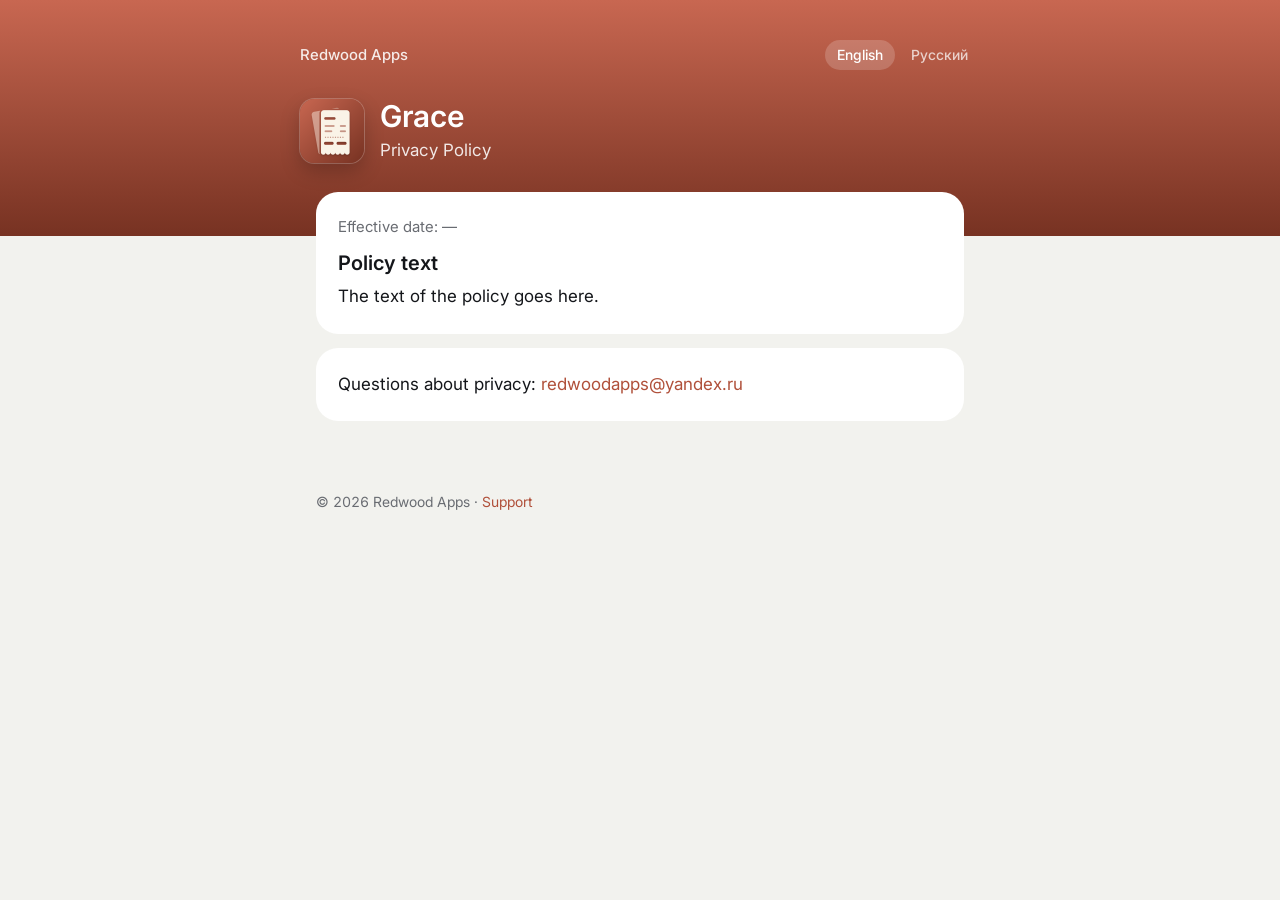
==== grace/privacy/index.html @ f8e1ca97 "feat: add the Redwood Apps site with Grace support and a privacy policy placeholder" ====
<!doctype html>
<html lang="en" data-show="en" data-title-en="Grace — Privacy Policy" data-title-ru="Grace — Политика конфиденциальности">
<head>
<meta charset="utf-8">
<meta name="viewport" content="width=device-width, initial-scale=1, viewport-fit=cover">
<title>Grace — Privacy Policy</title>
<meta name="description" content="Privacy Policy of Grace, a personal expense tracker.">
<link rel="icon" href="../../assets/favicon.png">
<link rel="apple-touch-icon" href="../../assets/apple-touch-icon.png">
<link rel="stylesheet" href="../../assets/style.css">
<script src="../../assets/lang.js"></script>
</head>
<body>
<header class="hero">
  <div class="hero-inner">
    <div class="hero-top">
      <a class="brand" href="../../">Redwood Apps</a>
      <nav class="langs" aria-label="Language"><button data-set="en">English</button><button data-set="ru">Русский</button></nav>
    </div>
    <div class="app-head">
      <img class="icon" src="../../assets/grace-icon.png" alt="" width="64" height="64">
      <div>
        <h1>Grace</h1>
        <p class="sub"><span data-lang="en">Privacy Policy</span><span data-lang="ru">Политика конфиденциальности</span></p>
      </div>
    </div>
  </div>
</header>
<main class="content">
  <!-- Текст политики владелец передаст отдельно; на его место — разделы h2/h3 и абзацы в каждом языке. -->
  <section class="card">
    <div data-lang="en">
      <p class="muted">Effective date: —</p>
      <h2>Policy text</h2>
      <p>The text of the policy goes here.</p>
    </div>
    <div data-lang="ru">
      <p class="muted">Действует с: —</p>
      <h2>Текст политики</h2>
      <p>Здесь будет текст политики.</p>
    </div>
  </section>
  <section class="card">
    <div data-lang="en"><p>Questions about privacy: <a href="mailto:redwoodapps@yandex.ru?subject=Grace%20privacy">redwoodapps@yandex.ru</a></p></div>
    <div data-lang="ru"><p>Вопросы о конфиденциальности: <a href="mailto:redwoodapps@yandex.ru?subject=Grace%20privacy">redwoodapps@yandex.ru</a></p></div>
  </section>
</main>
<footer>© 2026 Redwood Apps · <a href="../support/"><span data-lang="en">Support</span><span data-lang="ru">Поддержка</span></a></footer>
</body>
</html>
---- assets/style.css ----
/* Цвета и шрифт — те же, что в приложении Grace (тема «Терракота»). */
@font-face { font-family: Inter; src: url(fonts/Inter_18pt-Regular.ttf) format("truetype"); font-weight: 400; font-display: swap; }
@font-face { font-family: Inter; src: url(fonts/Inter_18pt-Medium.ttf) format("truetype"); font-weight: 500; font-display: swap; }
@font-face { font-family: Inter; src: url(fonts/Inter_18pt-SemiBold.ttf) format("truetype"); font-weight: 600; font-display: swap; }

:root {
  --paper: #F2F2EE;
  --surface: #FFFFFF;
  --ink: #14161A;
  --ink-soft: #585D66;
  --muted: #696C72;
  --line: #E4E4DF;
  --accent: #B0503A;
  --on-hero: #FFFFFF;
  --hero: linear-gradient(180deg, #C86751, #773222);
  --tile: linear-gradient(180deg, #C86751, #773222);
  color-scheme: light dark;
}
@media (prefers-color-scheme: dark) {
  :root {
    --paper: #111316;
    --surface: #191C20;
    --ink: #F2F2EF;
    --ink-soft: #A8ADB5;
    --muted: #777E86;
    --line: #2B2F35;
    --accent: #C3614A;
    --on-hero: #F2F2EF;
    /* как в приложении: ночью шапка цвета бумаги, цветное пятно не слепит */
    --hero: #111316;
  }
}

* { box-sizing: border-box; }
html { -webkit-text-size-adjust: 100%; }
body {
  margin: 0;
  background: var(--paper);
  color: var(--ink);
  font: 400 17px/1.5 Inter, -apple-system, "Segoe UI", Roboto, sans-serif;
  font-feature-settings: "tnum";
}
a { color: var(--accent); text-decoration: none; }
a:hover { text-decoration: underline; }

.hero {
  background: var(--hero);
  color: var(--on-hero);
  padding: 40px 16px 72px;
}
.hero-inner, .content { max-width: 680px; margin: 0 auto; }
.hero-top { display: flex; justify-content: space-between; align-items: center; gap: 12px; margin-bottom: 28px; }
.brand { color: var(--on-hero); opacity: .88; font-weight: 500; font-size: 15px; }
.brand:hover { text-decoration: none; opacity: 1; }
.app-head { display: flex; align-items: center; gap: 16px; }
.icon { width: 64px; height: 64px; border-radius: 14.5px; flex: none; display: block; }
/* на переливе шапки плитка того же цвета сливалась: светлый кант и тень отделяют её */
.hero .icon { box-shadow: 0 0 0 1px rgba(255, 255, 255, .22), 0 8px 20px rgba(0, 0, 0, .22); }
.hero h1 { margin: 0; font-size: 30px; line-height: 1.2; font-weight: 600; letter-spacing: -0.01em; }
.hero .sub { margin: 4px 0 0; opacity: .88; font-size: 17px; }

.langs { display: flex; gap: 4px; flex-wrap: wrap; justify-content: flex-end; }
.langs button {
  font: 500 14px/1 Inter, sans-serif;
  color: var(--on-hero);
  background: transparent;
  border: 0;
  border-radius: 1000px;
  padding: 8px 12px;
  opacity: .72;
  cursor: pointer;
}
.langs button[aria-pressed="true"] { opacity: 1; background: rgba(255, 255, 255, .18); }

.content { padding: 0 16px 48px; margin-top: -44px; }
.card {
  background: var(--surface);
  border-radius: 22px;
  padding: 24px 22px;
  margin-bottom: 14px;
}
.card h2 { margin: 0 0 8px; font-size: 20px; line-height: 1.3; font-weight: 600; }
.card h3 { margin: 20px 0 6px; font-size: 17px; font-weight: 600; }
.card p { margin: 0 0 12px; color: var(--ink); }
.card p:last-child { margin-bottom: 0; }
.card ul { margin: 0 0 12px; padding-left: 20px; }
.card li { margin-bottom: 4px; }
.muted { color: var(--muted) !important; font-size: 15px; }

.app-row { display: flex; gap: 16px; align-items: center; color: var(--ink); }
.app-row:hover { text-decoration: none; }
.app-row .icon { width: 56px; height: 56px; border-radius: 12.7px; }
.app-row strong { display: block; font-size: 19px; font-weight: 600; }
.app-row span { color: var(--ink-soft); font-size: 15px; }
.links { display: flex; flex-wrap: wrap; gap: 8px; margin-top: 18px; }

.button {
  display: inline-flex; align-items: center; justify-content: center;
  min-height: 48px; padding: 0 22px;
  border-radius: 1000px;
  background: var(--accent); color: #FFFFFF;
  font-weight: 600; font-size: 16px;
}
.button:hover { text-decoration: none; filter: brightness(1.06); }
.button.quiet { background: transparent; color: var(--accent); box-shadow: inset 0 0 0 1.5px var(--line); }

.email { font-size: 20px; font-weight: 600; word-break: break-all; margin: 14px 0 0 !important; }

footer { max-width: 680px; margin: 0 auto; padding: 8px 16px 40px; color: var(--muted); font-size: 14px; }

/* Языки: страница несёт все переводы, виден один. Без скрипта — английский из разметки. */
[data-lang] { display: none; }
html[data-show="ru"] [data-lang="ru"],
html[data-show="en"] [data-lang="en"] { display: block; }
html[data-show="ru"] span[data-lang="ru"],
html[data-show="en"] span[data-lang="en"] { display: inline; }
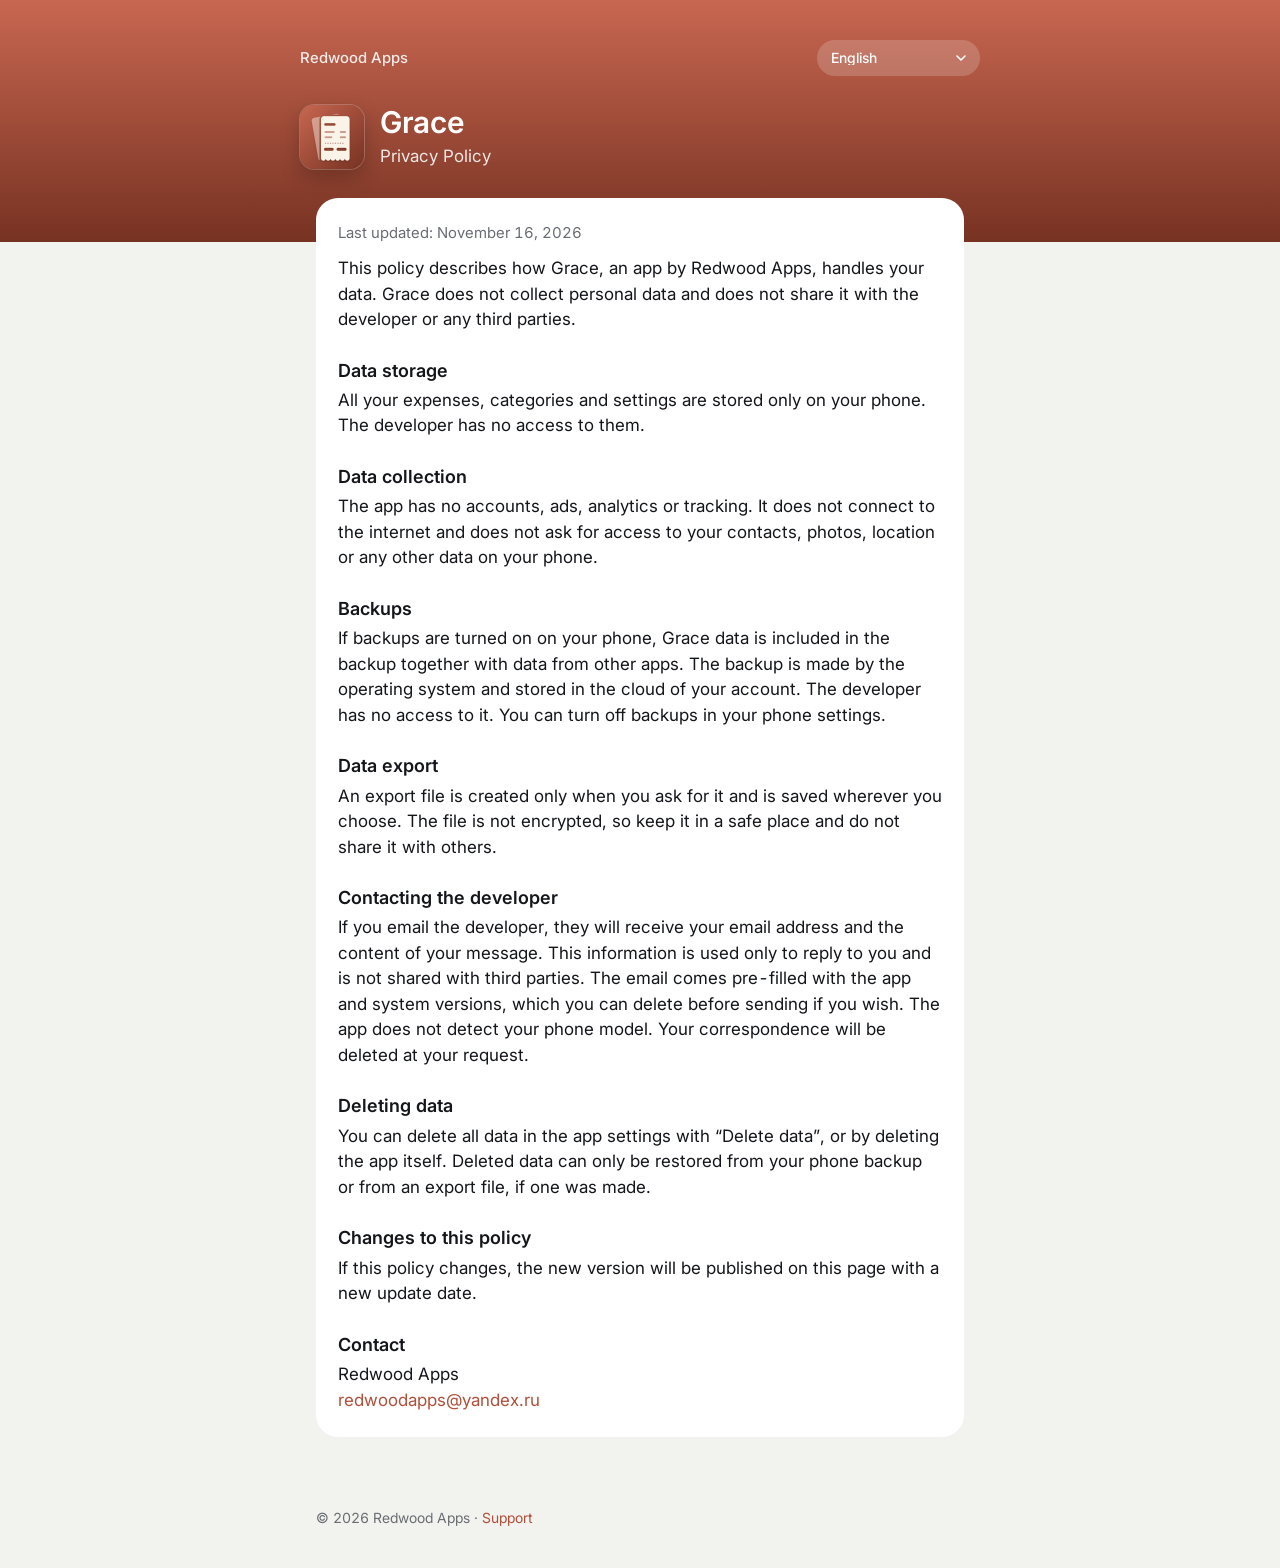
==== commit 11a34ae3: "feat: publish the Grace privacy policy in all 16 app languages with a language list" ====
--- a/grace/privacy/index.html
+++ b/grace/privacy/index.html
@@ -1,50 +1,354 @@
 <!doctype html>
-<html lang="en" data-show="en" data-title-en="Grace — Privacy Policy" data-title-ru="Grace — Политика конфиденциальности">
+<html lang="en">
 <head>
 <meta charset="utf-8">
 <meta name="viewport" content="width=device-width, initial-scale=1, viewport-fit=cover">
 <title>Grace — Privacy Policy</title>
-<meta name="description" content="Privacy Policy of Grace, a personal expense tracker.">
+<meta name="description" content="Privacy Policy of Grace, a personal expense tracker by Redwood Apps.">
 <link rel="icon" href="../../assets/favicon.png">
 <link rel="apple-touch-icon" href="../../assets/apple-touch-icon.png">
 <link rel="stylesheet" href="../../assets/style.css">
 <script src="../../assets/lang.js"></script>
 </head>
 <body>
+<!-- Страница собирается из Grace-store/texts/privacy (policy.py, build.py); правки текста — там. -->
 <header class="hero">
   <div class="hero-inner">
     <div class="hero-top">
-      <a class="brand" href="../../">Redwood Apps</a>
-      <nav class="langs" aria-label="Language"><button data-set="en">English</button><button data-set="ru">Русский</button></nav>
+      <span class="brand">Redwood Apps</span>
+      <label class="lang-select"><span class="visually-hidden">Language</span><select id="lang"><option value="en" lang="en">English</option><option value="id" lang="id">Bahasa Indonesia</option><option value="de" lang="de">Deutsch</option><option value="es" lang="es">Español</option><option value="fr" lang="fr">Français</option><option value="it" lang="it">Italiano</option><option value="pl" lang="pl">Polski</option><option value="pt" lang="pt">Português</option><option value="vi" lang="vi">Tiếng Việt</option><option value="tr" lang="tr">Türkçe</option><option value="ru" lang="ru">Русский</option><option value="uk" lang="uk">Українська</option><option value="hi" lang="hi">हिन्दी</option><option value="th" lang="th">ไทย</option><option value="ja" lang="ja">日本語</option><option value="ko" lang="ko">한국어</option></select></label>
     </div>
     <div class="app-head">
       <img class="icon" src="../../assets/grace-icon.png" alt="" width="64" height="64">
       <div>
         <h1>Grace</h1>
-        <p class="sub"><span data-lang="en">Privacy Policy</span><span data-lang="ru">Политика конфиденциальности</span></p>
+        <p class="sub"><span data-lang="en" lang="en">Privacy Policy</span><span data-lang="id" lang="id" hidden>Kebijakan Privasi</span><span data-lang="de" lang="de" hidden>Datenschutzerklärung</span><span data-lang="es" lang="es" hidden>Política de privacidad</span><span data-lang="fr" lang="fr" hidden>Politique de confidentialité</span><span data-lang="it" lang="it" hidden>Informativa sulla privacy</span><span data-lang="pl" lang="pl" hidden>Polityka prywatności</span><span data-lang="pt" lang="pt" hidden>Política de privacidade</span><span data-lang="vi" lang="vi" hidden>Chính sách quyền riêng tư</span><span data-lang="tr" lang="tr" hidden>Gizlilik Politikası</span><span data-lang="ru" lang="ru" hidden>Политика конфиденциальности</span><span data-lang="uk" lang="uk" hidden>Політика конфіденційності</span><span data-lang="hi" lang="hi" hidden>गोपनीयता नीति</span><span data-lang="th" lang="th" hidden>นโยบายความเป็นส่วนตัว</span><span data-lang="ja" lang="ja" hidden>プライバシーポリシー</span><span data-lang="ko" lang="ko" hidden>개인정보 처리방침</span></p>
       </div>
     </div>
   </div>
 </header>
 <main class="content">
-  <!-- Текст политики владелец передаст отдельно; на его место — разделы h2/h3 и абзацы в каждом языке. -->
-  <section class="card">
-    <div data-lang="en">
-      <p class="muted">Effective date: —</p>
-      <h2>Policy text</h2>
-      <p>The text of the policy goes here.</p>
-    </div>
-    <div data-lang="ru">
-      <p class="muted">Действует с: —</p>
-      <h2>Текст политики</h2>
-      <p>Здесь будет текст политики.</p>
-    </div>
-  </section>
-  <section class="card">
-    <div data-lang="en"><p>Questions about privacy: <a href="mailto:redwoodapps@yandex.ru?subject=Grace%20privacy">redwoodapps@yandex.ru</a></p></div>
-    <div data-lang="ru"><p>Вопросы о конфиденциальности: <a href="mailto:redwoodapps@yandex.ru?subject=Grace%20privacy">redwoodapps@yandex.ru</a></p></div>
-  </section>
+<article class="card policy" data-lang="en" lang="en">
+<p class="muted">Last updated: November 16, 2026</p>
+<p>This policy describes how Grace, an app by Redwood Apps, handles your data. Grace does not collect personal data and does not share it with the developer or any third parties.</p>
+<h2>Data storage</h2>
+<p>All your expenses, categories and settings are stored only on your phone. The developer has no access to them.</p>
+<h2>Data collection</h2>
+<p>The app has no accounts, ads, analytics or tracking. It does not connect to the internet and does not ask for access to your contacts, photos, location or any other data on your phone.</p>
+<h2>Backups</h2>
+<p>If backups are turned on on your phone, Grace data is included in the backup together with data from other apps. The backup is made by the operating system and stored in the cloud of your account. The developer has no access to it. You can turn off backups in your phone settings.</p>
+<h2>Data export</h2>
+<p>An export file is created only when you ask for it and is saved wherever you choose. The file is not encrypted, so keep it in a safe place and do not share it with others.</p>
+<h2>Contacting the developer</h2>
+<p>If you email the developer, they will receive your email address and the content of your message. This information is used only to reply to you and is not shared with third parties. The email comes pre-filled with the app and system versions, which you can delete before sending if you wish. The app does not detect your phone model. Your correspondence will be deleted at your request.</p>
+<h2>Deleting data</h2>
+<p>You can delete all data in the app settings with “Delete data”, or by deleting the app itself. Deleted data can only be restored from your phone backup or from an export file, if one was made.</p>
+<h2>Changes to this policy</h2>
+<p>If this policy changes, the new version will be published on this page with a new update date.</p>
+<h2>Contact</h2>
+<p>Redwood Apps<br><a href="mailto:redwoodapps@yandex.ru?subject=Grace">redwoodapps@yandex.ru</a></p>
+</article>
+<article class="card policy" data-lang="id" lang="id" hidden>
+<p class="muted">Terakhir diperbarui: 16 November 2026</p>
+<p>Kebijakan ini menjelaskan cara aplikasi Grace dari Redwood Apps memperlakukan data Anda. Grace tidak mengumpulkan data pribadi dan tidak membagikannya kepada pengembang maupun pihak ketiga.</p>
+<h2>Penyimpanan data</h2>
+<p>Semua pengeluaran, kategori, dan pengaturan hanya disimpan di ponsel Anda. Pengembang tidak memiliki akses ke data tersebut.</p>
+<h2>Pengumpulan data</h2>
+<p>Aplikasi ini tidak memiliki akun, iklan, analitik, maupun pelacakan. Aplikasi tidak terhubung ke internet dan tidak meminta akses ke kontak, foto, lokasi, atau data lain di ponsel Anda.</p>
+<h2>Pencadangan</h2>
+<p>Jika pencadangan aktif di ponsel Anda, data Grace ikut masuk ke cadangan bersama data aplikasi lain. Cadangan dibuat oleh sistem operasi dan disimpan di cloud akun Anda. Pengembang tidak memiliki akses ke cadangan tersebut. Anda dapat menonaktifkan pencadangan di pengaturan ponsel.</p>
+<h2>Ekspor data</h2>
+<p>File ekspor hanya dibuat atas permintaan Anda dan disimpan di tempat yang Anda pilih. File ini tidak dienkripsi, jadi simpan di tempat yang aman dan jangan berikan kepada orang lain.</p>
+<h2>Menghubungi pengembang</h2>
+<p>Jika Anda mengirim email kepada pengembang, pengembang akan menerima alamat email dan isi pesan Anda. Data ini hanya digunakan untuk membalas dan tidak dibagikan kepada pihak ketiga. Email sudah berisi versi aplikasi dan sistem, yang dapat Anda hapus sebelum dikirim jika mau. Aplikasi tidak mendeteksi model ponsel Anda. Atas permintaan Anda, korespondensi akan dihapus.</p>
+<h2>Penghapusan data</h2>
+<p>Anda dapat menghapus semua data di pengaturan aplikasi melalui opsi “Hapus data” atau dengan menghapus aplikasinya. Data yang dihapus hanya dapat dipulihkan dari cadangan ponsel atau dari file ekspor, jika pernah dibuat.</p>
+<h2>Perubahan kebijakan</h2>
+<p>Jika kebijakan ini berubah, versi baru akan diterbitkan di halaman ini dengan tanggal pembaruan yang baru.</p>
+<h2>Kontak</h2>
+<p>Redwood Apps<br><a href="mailto:redwoodapps@yandex.ru?subject=Grace">redwoodapps@yandex.ru</a></p>
+</article>
+<article class="card policy" data-lang="de" lang="de" hidden>
+<p class="muted">Zuletzt aktualisiert: 16. November 2026</p>
+<p>Diese Datenschutzerklärung beschreibt, wie die App Grace von Redwood Apps mit Ihren Daten umgeht. Grace erhebt keine personenbezogenen Daten und gibt sie weder an den Entwickler noch an Dritte weiter.</p>
+<h2>Speicherung der Daten</h2>
+<p>Alle Ausgaben, Kategorien und Einstellungen werden ausschließlich auf Ihrem Smartphone gespeichert. Der Entwickler hat keinen Zugriff darauf.</p>
+<h2>Erhebung von Daten</h2>
+<p>Die App hat keine Konten, keine Werbung, keine Analyse und kein Tracking. Sie stellt keine Verbindung zum Internet her und fragt nicht nach Zugriff auf Ihre Kontakte, Fotos, Ihren Standort oder andere Daten auf dem Smartphone.</p>
+<h2>Datensicherung</h2>
+<p>Ist auf Ihrem Smartphone die Datensicherung aktiviert, werden die Daten von Grace zusammen mit den Daten anderer Apps gesichert. Die Sicherung erstellt das Betriebssystem, gespeichert wird sie in der Cloud Ihres Kontos. Der Entwickler hat keinen Zugriff darauf. Sie können die Datensicherung in den Einstellungen Ihres Smartphones deaktivieren.</p>
+<h2>Datenexport</h2>
+<p>Eine Exportdatei wird nur auf Ihren Wunsch erstellt und dort gespeichert, wo Sie es festlegen. Die Datei ist nicht verschlüsselt. Bewahren Sie sie daher sicher auf und geben Sie sie nicht an andere weiter.</p>
+<h2>Kontakt zum Entwickler</h2>
+<p>Wenn Sie dem Entwickler eine E-Mail schreiben, erhält er Ihre E-Mail-Adresse und den Inhalt Ihrer Nachricht. Diese Daten werden ausschließlich zur Beantwortung verwendet und nicht an Dritte weitergegeben. Die E-Mail enthält bereits die Versionen der App und des Betriebssystems, die Sie vor dem Senden löschen können, wenn Sie möchten. Das Modell Ihres Smartphones erkennt die App nicht. Auf Ihren Wunsch wird die Korrespondenz gelöscht.</p>
+<h2>Löschen der Daten</h2>
+<p>Sie können alle Daten in den Einstellungen der App über „Daten löschen“ oder zusammen mit der App selbst löschen. Gelöschte Daten lassen sich nur aus der Datensicherung des Smartphones oder aus einer Exportdatei wiederherstellen, sofern diese erstellt wurden.</p>
+<h2>Änderungen dieser Erklärung</h2>
+<p>Ändert sich diese Datenschutzerklärung, wird die neue Fassung auf dieser Seite mit neuem Aktualisierungsdatum veröffentlicht.</p>
+<h2>Kontakt</h2>
+<p>Redwood Apps<br><a href="mailto:redwoodapps@yandex.ru?subject=Grace">redwoodapps@yandex.ru</a></p>
+</article>
+<article class="card policy" data-lang="es" lang="es" hidden>
+<p class="muted">Última actualización: 16 de noviembre de 2026</p>
+<p>Esta política describe cómo Grace, una app de Redwood Apps, trata tus datos. Grace no recopila datos personales ni los comparte con el desarrollador ni con terceros.</p>
+<h2>Almacenamiento de datos</h2>
+<p>Todos los gastos, categorías y ajustes se guardan solo en tu teléfono. El desarrollador no tiene acceso a ellos.</p>
+<h2>Recopilación de datos</h2>
+<p>La app no tiene cuentas, publicidad, analítica ni rastreo. No se conecta a internet ni pide acceso a tus contactos, fotos, ubicación u otros datos del teléfono.</p>
+<h2>Copias de seguridad</h2>
+<p>Si tienes activadas las copias de seguridad en tu teléfono, los datos de Grace se incluyen en la copia junto con los de otras apps. La copia la hace el sistema operativo y se guarda en la nube de tu cuenta. El desarrollador no tiene acceso a ella. Puedes desactivar las copias de seguridad en los ajustes del teléfono.</p>
+<h2>Exportación de datos</h2>
+<p>El archivo de exportación se crea solo cuando lo pides y se guarda donde tú elijas. El archivo no está cifrado, así que guárdalo en un lugar seguro y no lo compartas con otras personas.</p>
+<h2>Contacto con el desarrollador</h2>
+<p>Si le escribes al desarrollador por correo electrónico, recibirá tu dirección y el contenido del mensaje. Estos datos se usan solo para responderte y no se comparten con terceros. El correo ya incluye las versiones de la app y del sistema, que puedes borrar antes de enviarlo si lo prefieres. La app no detecta el modelo de tu teléfono. Si lo pides, la correspondencia se eliminará.</p>
+<h2>Eliminación de datos</h2>
+<p>Puedes eliminar todos los datos en los ajustes de la app con la opción “Eliminar datos” o borrando la app. Los datos eliminados solo se pueden recuperar desde la copia de seguridad del teléfono o desde un archivo de exportación, si se crearon.</p>
+<h2>Cambios en esta política</h2>
+<p>Si esta política cambia, la nueva versión se publicará en esta página con una nueva fecha de actualización.</p>
+<h2>Contacto</h2>
+<p>Redwood Apps<br><a href="mailto:redwoodapps@yandex.ru?subject=Grace">redwoodapps@yandex.ru</a></p>
+</article>
+<article class="card policy" data-lang="fr" lang="fr" hidden>
+<p class="muted">Dernière mise à jour : 16 novembre 2026</p>
+<p>Cette politique décrit la manière dont Grace, une application de Redwood Apps, traite vos données. Grace ne collecte aucune donnée personnelle et n’en transmet ni au développeur ni à des tiers.</p>
+<h2>Stockage des données</h2>
+<p>Toutes les dépenses, catégories et réglages sont stockés uniquement sur votre téléphone. Le développeur n’y a pas accès.</p>
+<h2>Collecte de données</h2>
+<p>L’application ne comporte ni compte, ni publicité, ni outil d’analyse, ni pistage. Elle ne se connecte pas à Internet et ne demande pas l’accès à vos contacts, à vos photos, à votre position ni à d’autres données du téléphone.</p>
+<h2>Sauvegarde</h2>
+<p>Si la sauvegarde est activée sur votre téléphone, les données de Grace y sont incluses avec celles des autres applications. La sauvegarde est réalisée par le système d’exploitation et stockée dans le cloud de votre compte. Le développeur n’y a pas accès. Vous pouvez désactiver la sauvegarde dans les réglages du téléphone.</p>
+<h2>Exportation des données</h2>
+<p>Le fichier d’exportation n’est créé qu’à votre demande et enregistré à l’endroit de votre choix. Ce fichier n’est pas chiffré : conservez-le en lieu sûr et ne le communiquez pas à des tiers.</p>
+<h2>Contacter le développeur</h2>
+<p>Si vous écrivez au développeur par e-mail, il recevra votre adresse et le contenu de votre message. Ces données servent uniquement à vous répondre et ne sont pas transmises à des tiers. L’e-mail contient d’emblée les versions de l’application et du système, que vous pouvez supprimer avant l’envoi si vous le souhaitez. L’application ne détecte pas le modèle de votre téléphone. Sur simple demande, la correspondance sera supprimée.</p>
+<h2>Suppression des données</h2>
+<p>Vous pouvez supprimer toutes les données dans les réglages de l’application, via « Supprimer les données », ou en supprimant l’application elle-même. Les données supprimées ne peuvent être restaurées qu’à partir de la sauvegarde du téléphone ou d’un fichier d’exportation, s’ils ont été créés.</p>
+<h2>Modifications de cette politique</h2>
+<p>En cas de modification, la nouvelle version sera publiée sur cette page avec une nouvelle date de mise à jour.</p>
+<h2>Contact</h2>
+<p>Redwood Apps<br><a href="mailto:redwoodapps@yandex.ru?subject=Grace">redwoodapps@yandex.ru</a></p>
+</article>
+<article class="card policy" data-lang="it" lang="it" hidden>
+<p class="muted">Ultimo aggiornamento: 16 novembre 2026</p>
+<p>Questa informativa descrive come Grace, un’app di Redwood Apps, tratta i tuoi dati. Grace non raccoglie dati personali e non li condivide né con lo sviluppatore né con terzi.</p>
+<h2>Conservazione dei dati</h2>
+<p>Tutte le spese, le categorie e le impostazioni sono salvate solo sul tuo telefono. Lo sviluppatore non vi ha accesso.</p>
+<h2>Raccolta dei dati</h2>
+<p>L’app non prevede account, pubblicità, strumenti di analisi né tracciamento. Non si connette a internet e non chiede l’accesso a contatti, foto, posizione o altri dati del telefono.</p>
+<h2>Backup</h2>
+<p>Se sul telefono è attivo il backup, i dati di Grace vengono inclusi nella copia insieme a quelli delle altre app. La copia viene creata dal sistema operativo e conservata nel cloud del tuo account. Lo sviluppatore non vi ha accesso. Puoi disattivare il backup nelle impostazioni del telefono.</p>
+<h2>Esportazione dei dati</h2>
+<p>Il file di esportazione viene creato solo su tua richiesta e salvato dove scegli tu. Il file non è cifrato: conservalo in un luogo sicuro e non condividerlo con altri.</p>
+<h2>Contattare lo sviluppatore</h2>
+<p>Se scrivi allo sviluppatore via e-mail, riceverà il tuo indirizzo e il contenuto del messaggio. Questi dati vengono usati solo per risponderti e non vengono condivisi con terzi. L’e-mail contiene già le versioni dell’app e del sistema, che puoi eliminare prima dell’invio, se preferisci. L’app non rileva il modello del telefono. Su tua richiesta, la corrispondenza verrà cancellata.</p>
+<h2>Eliminazione dei dati</h2>
+<p>Puoi eliminare tutti i dati nelle impostazioni dell’app con la voce «Elimina dati» oppure disinstallando l’app. I dati eliminati possono essere recuperati solo dal backup del telefono o da un file di esportazione, se sono stati creati.</p>
+<h2>Modifiche all’informativa</h2>
+<p>Se l’informativa cambia, la nuova versione sarà pubblicata su questa pagina con una nuova data di aggiornamento.</p>
+<h2>Contatti</h2>
+<p>Redwood Apps<br><a href="mailto:redwoodapps@yandex.ru?subject=Grace">redwoodapps@yandex.ru</a></p>
+</article>
+<article class="card policy" data-lang="pl" lang="pl" hidden>
+<p class="muted">Ostatnia aktualizacja: 16 listopada 2026 r.</p>
+<p>Niniejsza polityka opisuje, jak aplikacja Grace od Redwood Apps postępuje z Twoimi danymi. Grace nie zbiera danych osobowych i nie przekazuje ich ani twórcy, ani podmiotom trzecim.</p>
+<h2>Przechowywanie danych</h2>
+<p>Wszystkie wydatki, kategorie i ustawienia są przechowywane wyłącznie w Twoim telefonie. Twórca nie ma do nich dostępu.</p>
+<h2>Zbieranie danych</h2>
+<p>W aplikacji nie ma kont, reklam, analityki ani śledzenia. Aplikacja nie łączy się z internetem i nie prosi o dostęp do kontaktów, zdjęć, lokalizacji ani innych danych w telefonie.</p>
+<h2>Kopie zapasowe</h2>
+<p>Jeśli w telefonie włączone są kopie zapasowe, dane Grace trafiają do kopii razem z danymi innych aplikacji. Kopię tworzy system operacyjny i przechowuje ją w chmurze Twojego konta. Twórca nie ma do niej dostępu. Kopie zapasowe możesz wyłączyć w ustawieniach telefonu.</p>
+<h2>Eksport danych</h2>
+<p>Plik eksportu powstaje tylko na Twoje żądanie i jest zapisywany w wybranym przez Ciebie miejscu. Plik nie jest zaszyfrowany, dlatego przechowuj go w bezpiecznym miejscu i nie udostępniaj go innym osobom.</p>
+<h2>Kontakt z twórcą</h2>
+<p>Jeśli napiszesz do twórcy e-mail, otrzyma on Twój adres i treść wiadomości. Dane te są wykorzystywane wyłącznie w celu udzielenia odpowiedzi i nie są przekazywane podmiotom trzecim. Wiadomość zawiera już wersje aplikacji i systemu — jeśli chcesz, możesz je usunąć przed wysłaniem. Aplikacja nie odczytuje modelu telefonu. Na Twoją prośbę korespondencja zostanie usunięta.</p>
+<h2>Usuwanie danych</h2>
+<p>Wszystkie dane możesz usunąć w ustawieniach aplikacji za pomocą opcji „Usuń dane” albo razem z samą aplikacją. Usunięte dane można odzyskać tylko z kopii zapasowej telefonu lub z pliku eksportu, jeśli zostały utworzone.</p>
+<h2>Zmiany polityki</h2>
+<p>Jeśli polityka się zmieni, nowa wersja zostanie opublikowana na tej stronie z nową datą aktualizacji.</p>
+<h2>Kontakt</h2>
+<p>Redwood Apps<br><a href="mailto:redwoodapps@yandex.ru?subject=Grace">redwoodapps@yandex.ru</a></p>
+</article>
+<article class="card policy" data-lang="pt" lang="pt" hidden>
+<p class="muted">Última atualização: 16 de novembro de 2026</p>
+<p>Esta política descreve como o Grace, um app da Redwood Apps, trata os seus dados. O Grace não coleta dados pessoais nem os compartilha com o desenvolvedor ou com terceiros.</p>
+<h2>Armazenamento de dados</h2>
+<p>Todas as despesas, categorias e ajustes ficam guardados apenas no seu celular. O desenvolvedor não tem acesso a eles.</p>
+<h2>Coleta de dados</h2>
+<p>O app não tem contas, anúncios, análises nem rastreamento. Ele não se conecta à internet e não pede acesso aos seus contatos, fotos, localização ou outros dados do celular.</p>
+<h2>Backup</h2>
+<p>Se o backup estiver ativado no seu celular, os dados do Grace entram na cópia junto com os dados de outros apps. A cópia é feita pelo sistema operacional e fica guardada na nuvem da sua conta. O desenvolvedor não tem acesso a ela. Você pode desativar o backup nas configurações do celular.</p>
+<h2>Exportação de dados</h2>
+<p>O arquivo de exportação só é criado quando você pede e é salvo onde você escolher. O arquivo não é criptografado, por isso guarde-o em um lugar seguro e não o compartilhe com outras pessoas.</p>
+<h2>Contato com o desenvolvedor</h2>
+<p>Se você escrever ao desenvolvedor por e-mail, ele receberá o seu endereço e o conteúdo da mensagem. Esses dados são usados apenas para responder e não são compartilhados com terceiros. O e-mail já vem com as versões do app e do sistema, que você pode apagar antes de enviar, se quiser. O app não identifica o modelo do celular. A seu pedido, a conversa será excluída.</p>
+<h2>Exclusão de dados</h2>
+<p>Você pode excluir todos os dados nos ajustes do app, pela opção “Excluir dados”, ou apagando o próprio app. Os dados excluídos só podem ser recuperados pelo backup do celular ou por um arquivo de exportação, se tiverem sido criados.</p>
+<h2>Alterações nesta política</h2>
+<p>Se esta política mudar, a nova versão será publicada nesta página com uma nova data de atualização.</p>
+<h2>Contato</h2>
+<p>Redwood Apps<br><a href="mailto:redwoodapps@yandex.ru?subject=Grace">redwoodapps@yandex.ru</a></p>
+</article>
+<article class="card policy" data-lang="vi" lang="vi" hidden>
+<p class="muted">Cập nhật lần cuối: ngày 16 tháng 11 năm 2026</p>
+<p>Chính sách này mô tả cách ứng dụng Grace của Redwood Apps xử lý dữ liệu của bạn. Grace không thu thập dữ liệu cá nhân và không chia sẻ dữ liệu với nhà phát triển hay bất kỳ bên thứ ba nào.</p>
+<h2>Lưu trữ dữ liệu</h2>
+<p>Mọi khoản chi tiêu, danh mục và cài đặt chỉ được lưu trên điện thoại của bạn. Nhà phát triển không có quyền truy cập vào chúng.</p>
+<h2>Thu thập dữ liệu</h2>
+<p>Ứng dụng không có tài khoản, quảng cáo, phân tích hay theo dõi. Ứng dụng không kết nối Internet và không yêu cầu quyền truy cập danh bạ, ảnh, vị trí hay dữ liệu khác trên điện thoại.</p>
+<h2>Sao lưu</h2>
+<p>Nếu điện thoại của bạn bật sao lưu, dữ liệu Grace sẽ được đưa vào bản sao lưu cùng dữ liệu của các ứng dụng khác. Bản sao lưu do hệ điều hành tạo và lưu trên đám mây của tài khoản bạn. Nhà phát triển không có quyền truy cập vào bản sao lưu này. Bạn có thể tắt sao lưu trong phần cài đặt của điện thoại.</p>
+<h2>Xuất dữ liệu</h2>
+<p>Tệp xuất chỉ được tạo khi bạn yêu cầu và được lưu ở nơi bạn chọn. Tệp không được mã hóa, vì vậy hãy cất giữ ở nơi an toàn và không chia sẻ với người khác.</p>
+<h2>Liên hệ nhà phát triển</h2>
+<p>Nếu bạn gửi email cho nhà phát triển, nhà phát triển sẽ nhận được địa chỉ email và nội dung thư của bạn. Thông tin này chỉ được dùng để trả lời và không được chia sẻ với bên thứ ba. Thư đã có sẵn phiên bản ứng dụng và hệ thống, bạn có thể xóa trước khi gửi nếu muốn. Ứng dụng không xác định kiểu máy điện thoại. Theo yêu cầu của bạn, thư từ trao đổi sẽ được xóa.</p>
+<h2>Xóa dữ liệu</h2>
+<p>Bạn có thể xóa toàn bộ dữ liệu trong cài đặt của ứng dụng bằng mục “Xóa dữ liệu” hoặc gỡ cài đặt ứng dụng. Dữ liệu đã xóa chỉ có thể khôi phục từ bản sao lưu của điện thoại hoặc từ tệp xuất, nếu đã được tạo.</p>
+<h2>Thay đổi chính sách</h2>
+<p>Nếu chính sách này thay đổi, phiên bản mới sẽ được đăng trên trang này kèm ngày cập nhật mới.</p>
+<h2>Liên hệ</h2>
+<p>Redwood Apps<br><a href="mailto:redwoodapps@yandex.ru?subject=Grace">redwoodapps@yandex.ru</a></p>
+</article>
+<article class="card policy" data-lang="tr" lang="tr" hidden>
+<p class="muted">Son güncelleme: 16 Kasım 2026</p>
+<p>Bu politika, Redwood Apps tarafından geliştirilen Grace uygulamasının verilerinizi nasıl ele aldığını açıklar. Grace kişisel veri toplamaz ve verilerinizi ne geliştiriciyle ne de üçüncü kişilerle paylaşır.</p>
+<h2>Verilerin saklanması</h2>
+<p>Tüm harcamalar, kategoriler ve ayarlar yalnızca telefonunuzda saklanır. Geliştiricinin bunlara erişimi yoktur.</p>
+<h2>Veri toplama</h2>
+<p>Uygulamada hesap, reklam, analiz ve izleme yoktur. Uygulama internete bağlanmaz; kişilerinize, fotoğraflarınıza, konumunuza veya telefondaki diğer verilere erişim istemez.</p>
+<h2>Yedekleme</h2>
+<p>Telefonunuzda yedekleme açıksa Grace verileri, diğer uygulamaların verileriyle birlikte yedeğe dahil edilir. Yedeği işletim sistemi oluşturur ve hesabınıza ait bulutta saklar. Geliştiricinin bu yedeğe erişimi yoktur. Yedeklemeyi telefonunuzun ayarlarından kapatabilirsiniz.</p>
+<h2>Verileri dışa aktarma</h2>
+<p>Dışa aktarma dosyası yalnızca siz istediğinizde oluşturulur ve seçtiğiniz yere kaydedilir. Dosya şifrelenmez; bu nedenle güvenli bir yerde saklayın ve başkalarıyla paylaşmayın.</p>
+<h2>Geliştiriciyle iletişim</h2>
+<p>Geliştiriciye e-posta gönderirseniz geliştirici e-posta adresinizi ve mesajınızın içeriğini alır. Bu bilgiler yalnızca size yanıt vermek için kullanılır ve üçüncü kişilerle paylaşılmaz. E-postada uygulama ve sistem sürümleri hazır olarak yer alır; isterseniz göndermeden önce silebilirsiniz. Uygulama telefonunuzun modelini belirlemez. Talebiniz üzerine yazışmalar silinir.</p>
+<h2>Verileri silme</h2>
+<p>Tüm verileri uygulama ayarlarındaki “Verileri sil” seçeneğiyle ya da uygulamayı silerek kaldırabilirsiniz. Silinen veriler yalnızca, oluşturulmuşsa telefonun yedeğinden veya dışa aktarma dosyasından geri yüklenebilir.</p>
+<h2>Politikadaki değişiklikler</h2>
+<p>Bu politika değişirse yeni sürüm, yeni güncelleme tarihiyle bu sayfada yayımlanır.</p>
+<h2>İletişim</h2>
+<p>Redwood Apps<br><a href="mailto:redwoodapps@yandex.ru?subject=Grace">redwoodapps@yandex.ru</a></p>
+</article>
+<article class="card policy" data-lang="ru" lang="ru" hidden>
+<p class="muted">Последнее обновление: 16 ноября 2026 г.</p>
+<p>Эта политика описывает, как приложение Grace от разработчика Redwood Apps обращается с вашими данными. Grace не собирает персональные данные и не передаёт их ни разработчику, ни третьим лицам.</p>
+<h2>Хранение данных</h2>
+<p>Все записи, категории и настройки хранятся только на вашем телефоне. У разработчика нет к ним доступа.</p>
+<h2>Сбор данных</h2>
+<p>В приложении нет аккаунтов, рекламы, аналитики и слежки. Приложение не выходит в интернет и не просит доступа к контактам, фото, местоположению и другим данным телефона.</p>
+<h2>Резервное копирование</h2>
+<p>Если на телефоне включено резервное копирование, данные Grace попадают в копию вместе с данными других приложений. Копию делает операционная система и хранит её в облаке вашей учётной записи. Разработчик доступа к ней не имеет. Отключить копирование можно в настройках телефона.</p>
+<h2>Экспорт данных</h2>
+<p>Файл экспорта создаётся только по вашему запросу и сохраняется туда, куда вы укажете. Файл не зашифрован, поэтому храните его в надёжном месте и не передавайте посторонним.</p>
+<h2>Обращение к разработчику</h2>
+<p>Если вы напишете разработчику по электронной почте, он получит ваш адрес и содержание письма. Эти данные используются только для ответа и не передаются третьим лицам. Письмо заранее содержит версии приложения и системы, которые при желании можно удалить перед отправкой. Модель телефона приложение не определяет. По вашему запросу переписка будет удалена.</p>
+<h2>Удаление данных</h2>
+<p>При необходимости все данные можно удалить в настройках приложения через пункт «Удалить данные» или вместе с самим приложением. Удалённые данные можно восстановить только из резервной копии телефона или файла экспорта, если они были созданы.</p>
+<h2>Изменения политики</h2>
+<p>Если политика изменится, новая редакция будет опубликована на этой странице с новой датой обновления.</p>
+<h2>Контакты</h2>
+<p>Redwood Apps<br><a href="mailto:redwoodapps@yandex.ru?subject=Grace">redwoodapps@yandex.ru</a></p>
+</article>
+<article class="card policy" data-lang="uk" lang="uk" hidden>
+<p class="muted">Останнє оновлення: 16 листопада 2026 р.</p>
+<p>Ця політика описує, як застосунок Grace від розробника Redwood Apps поводиться з вашими даними. Grace не збирає персональних даних і не передає їх ні розробнику, ні третім особам.</p>
+<h2>Зберігання даних</h2>
+<p>Усі витрати, категорії та налаштування зберігаються лише на вашому телефоні. Розробник не має до них доступу.</p>
+<h2>Збирання даних</h2>
+<p>У застосунку немає облікових записів, реклами, аналітики та стеження. Застосунок не виходить в інтернет і не просить доступу до контактів, фото, геолокації та інших даних телефона.</p>
+<h2>Резервне копіювання</h2>
+<p>Якщо на телефоні ввімкнено резервне копіювання, дані Grace потрапляють до копії разом із даними інших застосунків. Копію створює операційна система і зберігає її в хмарі вашого облікового запису. Розробник не має до неї доступу. Вимкнути копіювання можна в налаштуваннях телефона.</p>
+<h2>Експорт даних</h2>
+<p>Файл експорту створюється лише на ваш запит і зберігається там, де ви вкажете. Файл не зашифровано, тому зберігайте його в надійному місці й не передавайте стороннім.</p>
+<h2>Звернення до розробника</h2>
+<p>Якщо ви напишете розробнику електронною поштою, він отримає вашу адресу й зміст листа. Ці дані використовуються лише для відповіді й не передаються третім особам. Лист заздалегідь містить версії застосунку та системи — за бажання їх можна видалити перед надсиланням. Модель телефона застосунок не визначає. На ваш запит листування буде видалено.</p>
+<h2>Видалення даних</h2>
+<p>Усі дані можна видалити в налаштуваннях застосунку через пункт «Видалити дані» або разом із самим застосунком. Видалені дані можна відновити лише з резервної копії телефона або з файлу експорту, якщо їх було створено.</p>
+<h2>Зміни політики</h2>
+<p>Якщо політика зміниться, нову редакцію буде опубліковано на цій сторінці з новою датою оновлення.</p>
+<h2>Контакти</h2>
+<p>Redwood Apps<br><a href="mailto:redwoodapps@yandex.ru?subject=Grace">redwoodapps@yandex.ru</a></p>
+</article>
+<article class="card policy" data-lang="hi" lang="hi" hidden>
+<p class="muted">अंतिम अपडेट: 16 नवंबर 2026</p>
+<p>यह नीति बताती है कि Redwood Apps का ऐप Grace आपके डेटा के साथ कैसे व्यवहार करता है। Grace कोई व्यक्तिगत डेटा एकत्र नहीं करता और उसे न डेवलपर के साथ साझा करता है, न किसी तीसरे पक्ष के साथ।</p>
+<h2>डेटा का भंडारण</h2>
+<p>सभी खर्च, श्रेणियाँ और सेटिंग केवल आपके फ़ोन में सेव रहती हैं। डेवलपर की इन तक कोई पहुँच नहीं है।</p>
+<h2>डेटा संग्रह</h2>
+<p>ऐप में न कोई अकाउंट है, न विज्ञापन, न एनालिटिक्स और न ही ट्रैकिंग। ऐप इंटरनेट से कनेक्ट नहीं होता और आपके कॉन्टैक्ट, फ़ोटो, लोकेशन या फ़ोन के किसी अन्य डेटा तक पहुँच की अनुमति नहीं माँगता।</p>
+<h2>बैकअप</h2>
+<p>अगर आपके फ़ोन में बैकअप चालू है, तो Grace का डेटा दूसरे ऐप्स के डेटा के साथ बैकअप में शामिल हो जाता है। बैकअप ऑपरेटिंग सिस्टम बनाता है और उसे आपके अकाउंट के क्लाउड में रखता है। डेवलपर की उस तक कोई पहुँच नहीं है। आप फ़ोन की सेटिंग में बैकअप बंद कर सकते हैं।</p>
+<h2>डेटा एक्सपोर्ट</h2>
+<p>एक्सपोर्ट फ़ाइल केवल आपके कहने पर बनती है और वहीं सेव होती है जहाँ आप चुनते हैं। यह फ़ाइल एन्क्रिप्ट नहीं होती, इसलिए इसे सुरक्षित जगह पर रखें और दूसरों के साथ साझा न करें।</p>
+<h2>डेवलपर से संपर्क</h2>
+<p>अगर आप डेवलपर को ईमेल भेजते हैं, तो डेवलपर को आपका ईमेल पता और संदेश की सामग्री मिलेगी। इस जानकारी का उपयोग केवल जवाब देने के लिए किया जाता है और इसे किसी तीसरे पक्ष के साथ साझा नहीं किया जाता। ईमेल में ऐप और सिस्टम के वर्शन पहले से लिखे होते हैं, जिन्हें आप चाहें तो भेजने से पहले हटा सकते हैं। ऐप आपके फ़ोन का मॉडल नहीं पहचानता। आपके अनुरोध पर पत्राचार हटा दिया जाएगा।</p>
+<h2>डेटा हटाना</h2>
+<p>आप ऐप की सेटिंग में “डेटा हटाएँ” विकल्प से या ऐप को ही हटाकर सारा डेटा मिटा सकते हैं। हटाया गया डेटा केवल फ़ोन के बैकअप या एक्सपोर्ट फ़ाइल से ही वापस लाया जा सकता है, अगर वे बनाए गए हों।</p>
+<h2>नीति में बदलाव</h2>
+<p>अगर यह नीति बदलती है, तो नया संस्करण नई अपडेट तारीख के साथ इसी पेज पर प्रकाशित किया जाएगा।</p>
+<h2>संपर्क</h2>
+<p>Redwood Apps<br><a href="mailto:redwoodapps@yandex.ru?subject=Grace">redwoodapps@yandex.ru</a></p>
+</article>
+<article class="card policy" data-lang="th" lang="th" hidden>
+<p class="muted">อัปเดตล่าสุด: 16 พฤศจิกายน 2569</p>
+<p>นโยบายนี้อธิบายวิธีที่แอป Grace ของ Redwood Apps จัดการข้อมูลของคุณ Grace ไม่เก็บรวบรวมข้อมูลส่วนบุคคล และไม่เปิดเผยข้อมูลให้แก่ผู้พัฒนาหรือบุคคลภายนอก</p>
+<h2>การจัดเก็บข้อมูล</h2>
+<p>รายจ่าย หมวดหมู่ และการตั้งค่าทั้งหมดจัดเก็บไว้ในโทรศัพท์ของคุณเท่านั้น ผู้พัฒนาไม่สามารถเข้าถึงข้อมูลเหล่านี้ได้</p>
+<h2>การเก็บรวบรวมข้อมูล</h2>
+<p>แอปนี้ไม่มีบัญชีผู้ใช้ โฆษณา การวิเคราะห์ หรือการติดตาม แอปไม่เชื่อมต่ออินเทอร์เน็ต และไม่ขอสิทธิ์เข้าถึงรายชื่อติดต่อ รูปภาพ ตำแหน่ง หรือข้อมูลอื่นในโทรศัพท์</p>
+<h2>การสำรองข้อมูล</h2>
+<p>หากเปิดการสำรองข้อมูลไว้ในโทรศัพท์ ข้อมูลของ Grace จะรวมอยู่ในข้อมูลสำรองพร้อมกับข้อมูลของแอปอื่น ระบบปฏิบัติการเป็นผู้สร้างข้อมูลสำรองและจัดเก็บไว้ในคลาวด์ของบัญชีคุณ ผู้พัฒนาไม่สามารถเข้าถึงข้อมูลสำรองนี้ได้ คุณปิดการสำรองข้อมูลได้ในการตั้งค่าของโทรศัพท์</p>
+<h2>การส่งออกข้อมูล</h2>
+<p>ไฟล์ส่งออกจะสร้างขึ้นเมื่อคุณสั่งเท่านั้น และบันทึกไว้ในตำแหน่งที่คุณเลือก ไฟล์นี้ไม่ได้เข้ารหัส จึงควรเก็บไว้ในที่ปลอดภัยและไม่ส่งต่อให้ผู้อื่น</p>
+<h2>การติดต่อผู้พัฒนา</h2>
+<p>หากคุณส่งอีเมลถึงผู้พัฒนา ผู้พัฒนาจะได้รับที่อยู่อีเมลและเนื้อหาข้อความของคุณ ข้อมูลนี้ใช้เพื่อตอบกลับเท่านั้นและจะไม่เปิดเผยให้บุคคลภายนอก อีเมลจะระบุเวอร์ชันของแอปและระบบไว้ล่วงหน้า ซึ่งคุณลบออกก่อนส่งได้หากต้องการ แอปไม่ได้ตรวจหารุ่นโทรศัพท์ของคุณ เมื่อคุณร้องขอ อีเมลที่ติดต่อกันจะถูกลบ</p>
+<h2>การลบข้อมูล</h2>
+<p>คุณลบข้อมูลทั้งหมดได้ในการตั้งค่าของแอปผ่านเมนู “ลบข้อมูล” หรือลบแอปออกจากเครื่อง ข้อมูลที่ลบแล้วจะกู้คืนได้จากข้อมูลสำรองของโทรศัพท์หรือไฟล์ส่งออกเท่านั้น หากมีการสร้างไว้</p>
+<h2>การเปลี่ยนแปลงนโยบาย</h2>
+<p>หากนโยบายนี้มีการเปลี่ยนแปลง ฉบับใหม่จะเผยแพร่ในหน้านี้พร้อมวันที่อัปเดตใหม่</p>
+<h2>ติดต่อ</h2>
+<p>Redwood Apps<br><a href="mailto:redwoodapps@yandex.ru?subject=Grace">redwoodapps@yandex.ru</a></p>
+</article>
+<article class="card policy" data-lang="ja" lang="ja" hidden>
+<p class="muted">最終更新日：2026年11月16日</p>
+<p>本ポリシーは、Redwood Appsが提供するアプリ「Grace」におけるデータの取り扱いについて説明するものです。Graceは個人情報を収集せず、開発者や第三者に提供することもありません。</p>
+<h2>データの保存</h2>
+<p>支出、カテゴリ、設定はすべてお使いのスマートフォン内にのみ保存されます。開発者がこれらにアクセスすることはできません。</p>
+<h2>データの収集</h2>
+<p>本アプリには、アカウント、広告、アクセス解析、トラッキングはありません。インターネットに接続することはなく、連絡先、写真、位置情報など端末内のその他のデータへのアクセスを求めることもありません。</p>
+<h2>バックアップ</h2>
+<p>スマートフォンでバックアップが有効になっている場合、Graceのデータは他のアプリのデータとともにバックアップに含まれます。バックアップはOSが作成し、お使いのアカウントのクラウドに保存されます。開発者はバックアップにアクセスできません。バックアップはスマートフォンの設定でオフにできます。</p>
+<h2>データの書き出し</h2>
+<p>書き出しファイルはご自身が操作したときにのみ作成され、指定した場所に保存されます。ファイルは暗号化されていないため、安全な場所に保管し、他人に渡さないでください。</p>
+<h2>開発者への連絡</h2>
+<p>開発者にメールを送信した場合、開発者はメールアドレスとメッセージの内容を受け取ります。これらの情報は返信のためにのみ使用し、第三者に提供することはありません。メールにはアプリとOSのバージョンがあらかじめ記載されており、必要に応じて送信前に削除できます。本アプリはスマートフォンの機種を取得しません。ご希望があれば、やり取りしたメールを削除します。</p>
+<h2>データの削除</h2>
+<p>アプリの設定にある「データを削除」から、またはアプリ自体を削除することで、すべてのデータを削除できます。削除したデータは、スマートフォンのバックアップまたは書き出しファイルを作成していた場合に限り、そこから復元できます。</p>
+<h2>本ポリシーの変更</h2>
+<p>本ポリシーを変更した場合は、新しい更新日とともに本ページに掲載します。</p>
+<h2>お問い合わせ</h2>
+<p>Redwood Apps<br><a href="mailto:redwoodapps@yandex.ru?subject=Grace">redwoodapps@yandex.ru</a></p>
+</article>
+<article class="card policy" data-lang="ko" lang="ko" hidden>
+<p class="muted">최종 업데이트: 2026년 11월 16일</p>
+<p>이 방침은 Redwood Apps가 개발한 Grace 앱이 이용자의 데이터를 어떻게 다루는지 설명합니다. Grace는 개인정보를 수집하지 않으며, 개발자나 제3자에게 제공하지도 않습니다.</p>
+<h2>데이터 저장</h2>
+<p>모든 지출, 카테고리, 설정은 이용자의 휴대폰에만 저장됩니다. 개발자는 이 데이터에 접근할 수 없습니다.</p>
+<h2>데이터 수집</h2>
+<p>앱에는 계정, 광고, 분석, 추적 기능이 없습니다. 앱은 인터넷에 연결하지 않으며 연락처, 사진, 위치 등 휴대폰의 다른 데이터에 대한 접근 권한을 요청하지 않습니다.</p>
+<h2>백업</h2>
+<p>휴대폰에서 백업이 켜져 있으면 Grace 데이터는 다른 앱의 데이터와 함께 백업에 포함됩니다. 백업은 운영체제가 만들어 이용자 계정의 클라우드에 보관합니다. 개발자는 백업에 접근할 수 없습니다. 백업은 휴대폰 설정에서 끌 수 있습니다.</p>
+<h2>데이터 내보내기</h2>
+<p>내보내기 파일은 이용자가 요청할 때만 만들어지며 이용자가 지정한 위치에 저장됩니다. 파일은 암호화되지 않으므로 안전한 곳에 보관하고 다른 사람에게 전달하지 마세요.</p>
+<h2>개발자에게 문의</h2>
+<p>개발자에게 이메일을 보내면 개발자는 이메일 주소와 메시지 내용을 받게 됩니다. 이 정보는 답변을 위해서만 사용되며 제3자에게 제공되지 않습니다. 이메일에는 앱과 시스템 버전이 미리 적혀 있으며, 원하면 보내기 전에 지울 수 있습니다. 앱은 휴대폰 모델을 확인하지 않습니다. 요청하시면 주고받은 메일을 삭제합니다.</p>
+<h2>데이터 삭제</h2>
+<p>앱 설정의 ‘데이터 삭제’ 항목이나 앱 삭제를 통해 모든 데이터를 지울 수 있습니다. 삭제된 데이터는 휴대폰 백업이나 내보내기 파일을 만들어 둔 경우에만 그로부터 복원할 수 있습니다.</p>
+<h2>방침의 변경</h2>
+<p>이 방침이 변경되면 새 버전을 새로운 업데이트 날짜와 함께 이 페이지에 게시합니다.</p>
+<h2>문의처</h2>
+<p>Redwood Apps<br><a href="mailto:redwoodapps@yandex.ru?subject=Grace">redwoodapps@yandex.ru</a></p>
+</article>
 </main>
-<footer>© 2026 Redwood Apps · <a href="../support/"><span data-lang="en">Support</span><span data-lang="ru">Поддержка</span></a></footer>
+<footer>© 2026 Redwood Apps · <a href="../support/"><span data-lang="en" lang="en">Support</span><span data-lang="id" lang="id" hidden>Dukungan</span><span data-lang="de" lang="de" hidden>Support</span><span data-lang="es" lang="es" hidden>Soporte</span><span data-lang="fr" lang="fr" hidden>Assistance</span><span data-lang="it" lang="it" hidden>Assistenza</span><span data-lang="pl" lang="pl" hidden>Pomoc</span><span data-lang="pt" lang="pt" hidden>Suporte</span><span data-lang="vi" lang="vi" hidden>Hỗ trợ</span><span data-lang="tr" lang="tr" hidden>Destek</span><span data-lang="ru" lang="ru" hidden>Поддержка</span><span data-lang="uk" lang="uk" hidden>Підтримка</span><span data-lang="hi" lang="hi" hidden>सहायता</span><span data-lang="th" lang="th" hidden>ฝ่ายสนับสนุน</span><span data-lang="ja" lang="ja" hidden>サポート</span><span data-lang="ko" lang="ko" hidden>지원</span></a></footer>
 </body>
 </html>
--- a/assets/style.css
+++ b/assets/style.css
@@ -37,7 +37,7 @@
   margin: 0;
   background: var(--paper);
   color: var(--ink);
-  font: 400 17px/1.5 Inter, -apple-system, "Segoe UI", Roboto, sans-serif;
+  font: 400 17px/1.5 Inter, -apple-system, "Segoe UI", Roboto, "Noto Sans", sans-serif;
   font-feature-settings: "tnum";
 }
 a { color: var(--accent); text-decoration: none; }
@@ -51,7 +51,6 @@
 .hero-inner, .content { max-width: 680px; margin: 0 auto; }
 .hero-top { display: flex; justify-content: space-between; align-items: center; gap: 12px; margin-bottom: 28px; }
 .brand { color: var(--on-hero); opacity: .88; font-weight: 500; font-size: 15px; }
-.brand:hover { text-decoration: none; opacity: 1; }
 .app-head { display: flex; align-items: center; gap: 16px; }
 .icon { width: 64px; height: 64px; border-radius: 14.5px; flex: none; display: block; }
 /* на переливе шапки плитка того же цвета сливалась: светлый кант и тень отделяют её */
@@ -59,18 +58,20 @@
 .hero h1 { margin: 0; font-size: 30px; line-height: 1.2; font-weight: 600; letter-spacing: -0.01em; }
 .hero .sub { margin: 4px 0 0; opacity: .88; font-size: 17px; }
 
-.langs { display: flex; gap: 4px; flex-wrap: wrap; justify-content: flex-end; }
-.langs button {
-  font: 500 14px/1 Inter, sans-serif;
+.lang-select select {
+  appearance: none; -webkit-appearance: none;
+  font: 500 14px/1 Inter, -apple-system, sans-serif;
   color: var(--on-hero);
-  background: transparent;
+  background: rgba(255, 255, 255, .18) url("data:image/svg+xml,%3Csvg xmlns='http://www.w3.org/2000/svg' width='10' height='6'%3E%3Cpath d='M1 1l4 4 4-4' fill='none' stroke='white' stroke-width='1.6' stroke-linecap='round' stroke-linejoin='round'/%3E%3C/svg%3E") no-repeat right 14px center;
   border: 0;
   border-radius: 1000px;
-  padding: 8px 12px;
-  opacity: .72;
+  min-height: 36px;
+  padding: 0 34px 0 14px;
   cursor: pointer;
 }
-.langs button[aria-pressed="true"] { opacity: 1; background: rgba(255, 255, 255, .18); }
+.lang-select select option { color: #14161A; background: #FFFFFF; }
+@media (prefers-color-scheme: dark) { .lang-select select { background-color: rgba(255, 255, 255, .1); } }
+.visually-hidden { position: absolute; width: 1px; height: 1px; overflow: hidden; clip: rect(0 0 0 0); white-space: nowrap; }
 
 .content { padding: 0 16px 48px; margin-top: -44px; }
 .card {
@@ -80,6 +81,9 @@
   margin-bottom: 14px;
 }
 .card h2 { margin: 0 0 8px; font-size: 20px; line-height: 1.3; font-weight: 600; }
+.policy h2 { margin: 26px 0 6px; font-size: 18px; }
+/* у деванагари и тайского письма надстрочные знаки: строке нужно больше воздуха */
+[lang="hi"] .card p, [lang="th"] .card p, .card[lang="hi"] p, .card[lang="th"] p { line-height: 1.75; }
 .card h3 { margin: 20px 0 6px; font-size: 17px; font-weight: 600; }
 .card p { margin: 0 0 12px; color: var(--ink); }
 .card p:last-child { margin-bottom: 0; }
@@ -87,11 +91,6 @@
 .card li { margin-bottom: 4px; }
 .muted { color: var(--muted) !important; font-size: 15px; }
 
-.app-row { display: flex; gap: 16px; align-items: center; color: var(--ink); }
-.app-row:hover { text-decoration: none; }
-.app-row .icon { width: 56px; height: 56px; border-radius: 12.7px; }
-.app-row strong { display: block; font-size: 19px; font-weight: 600; }
-.app-row span { color: var(--ink-soft); font-size: 15px; }
 .links { display: flex; flex-wrap: wrap; gap: 8px; margin-top: 18px; }
 
 .button {
@@ -102,15 +101,10 @@
   font-weight: 600; font-size: 16px;
 }
 .button:hover { text-decoration: none; filter: brightness(1.06); }
-.button.quiet { background: transparent; color: var(--accent); box-shadow: inset 0 0 0 1.5px var(--line); }
 
 .email { font-size: 20px; font-weight: 600; word-break: break-all; margin: 14px 0 0 !important; }
 
 footer { max-width: 680px; margin: 0 auto; padding: 8px 16px 40px; color: var(--muted); font-size: 14px; }
 
-/* Языки: страница несёт все переводы, виден один. Без скрипта — английский из разметки. */
-[data-lang] { display: none; }
-html[data-show="ru"] [data-lang="ru"],
-html[data-show="en"] [data-lang="en"] { display: block; }
-html[data-show="ru"] span[data-lang="ru"],
-html[data-show="en"] span[data-lang="en"] { display: inline; }
+/* Языки: страница несёт все переводы, скрипт оставляет видимым один. */
+[hidden] { display: none !important; }
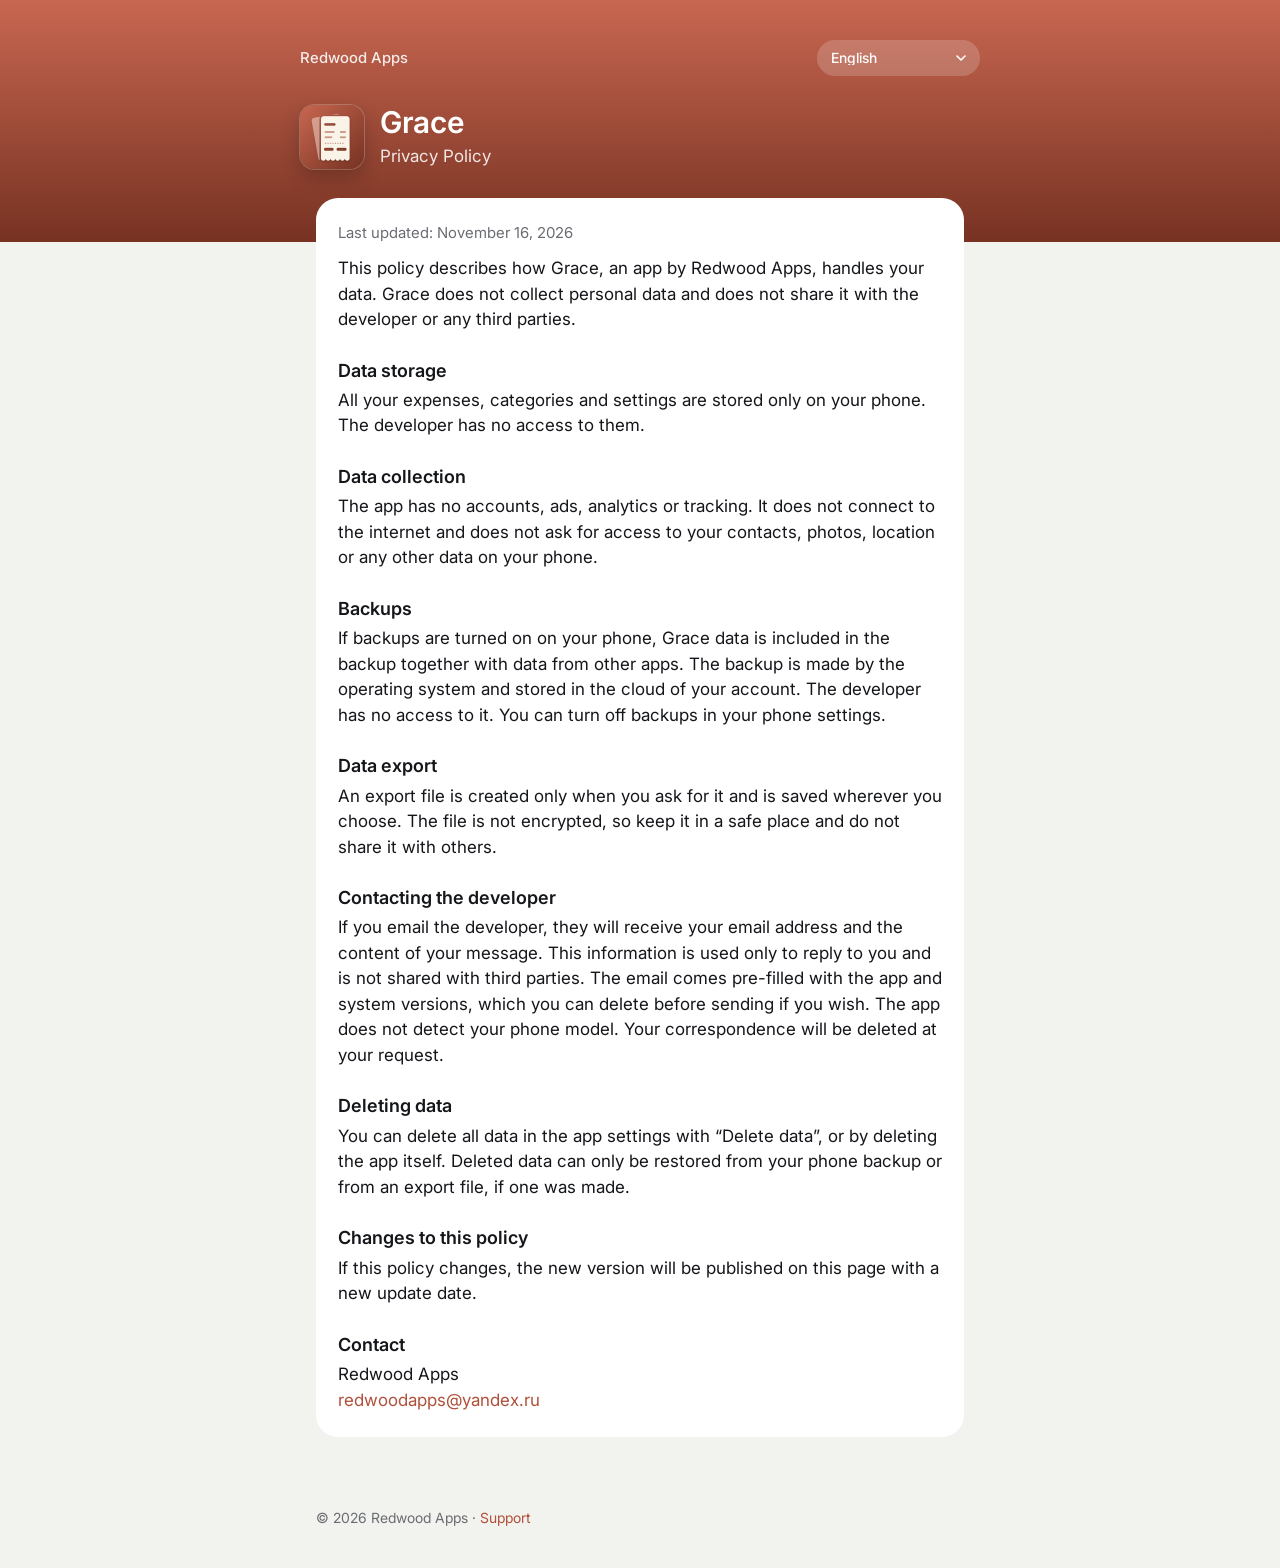
==== commit 36459288: "feat: translate the support page into all 16 languages and keep the language between pages" ====
--- a/grace/privacy/index.html
+++ b/grace/privacy/index.html
@@ -7,11 +7,11 @@
 <meta name="description" content="Privacy Policy of Grace, a personal expense tracker by Redwood Apps.">
 <link rel="icon" href="../../assets/favicon.png">
 <link rel="apple-touch-icon" href="../../assets/apple-touch-icon.png">
-<link rel="stylesheet" href="../../assets/style.css">
-<script src="../../assets/lang.js"></script>
+<link rel="stylesheet" href="../../assets/style.css?v=eadd62b1">
+<script src="../../assets/lang.js?v=58153609"></script>
 </head>
 <body>
-<!-- Страница собирается из Grace-store/texts/privacy (policy.py, build.py); правки текста — там. -->
+<!-- Страница собирается из Grace-store/texts/privacy (policy.py, support.py, build.py); правки текста — там. -->
 <header class="hero">
   <div class="hero-inner">
     <div class="hero-top">
--- a/assets/style.css
+++ b/assets/style.css
@@ -38,7 +38,6 @@
   background: var(--paper);
   color: var(--ink);
   font: 400 17px/1.5 Inter, -apple-system, "Segoe UI", Roboto, "Noto Sans", sans-serif;
-  font-feature-settings: "tnum";
 }
 a { color: var(--accent); text-decoration: none; }
 a:hover { text-decoration: underline; }
@@ -83,7 +82,7 @@
 .card h2 { margin: 0 0 8px; font-size: 20px; line-height: 1.3; font-weight: 600; }
 .policy h2 { margin: 26px 0 6px; font-size: 18px; }
 /* у деванагари и тайского письма надстрочные знаки: строке нужно больше воздуха */
-[lang="hi"] .card p, [lang="th"] .card p, .card[lang="hi"] p, .card[lang="th"] p { line-height: 1.75; }
+[lang="hi"] p, [lang="hi"] li, [lang="th"] p, [lang="th"] li { line-height: 1.75; }
 .card h3 { margin: 20px 0 6px; font-size: 17px; font-weight: 600; }
 .card p { margin: 0 0 12px; color: var(--ink); }
 .card p:last-child { margin-bottom: 0; }
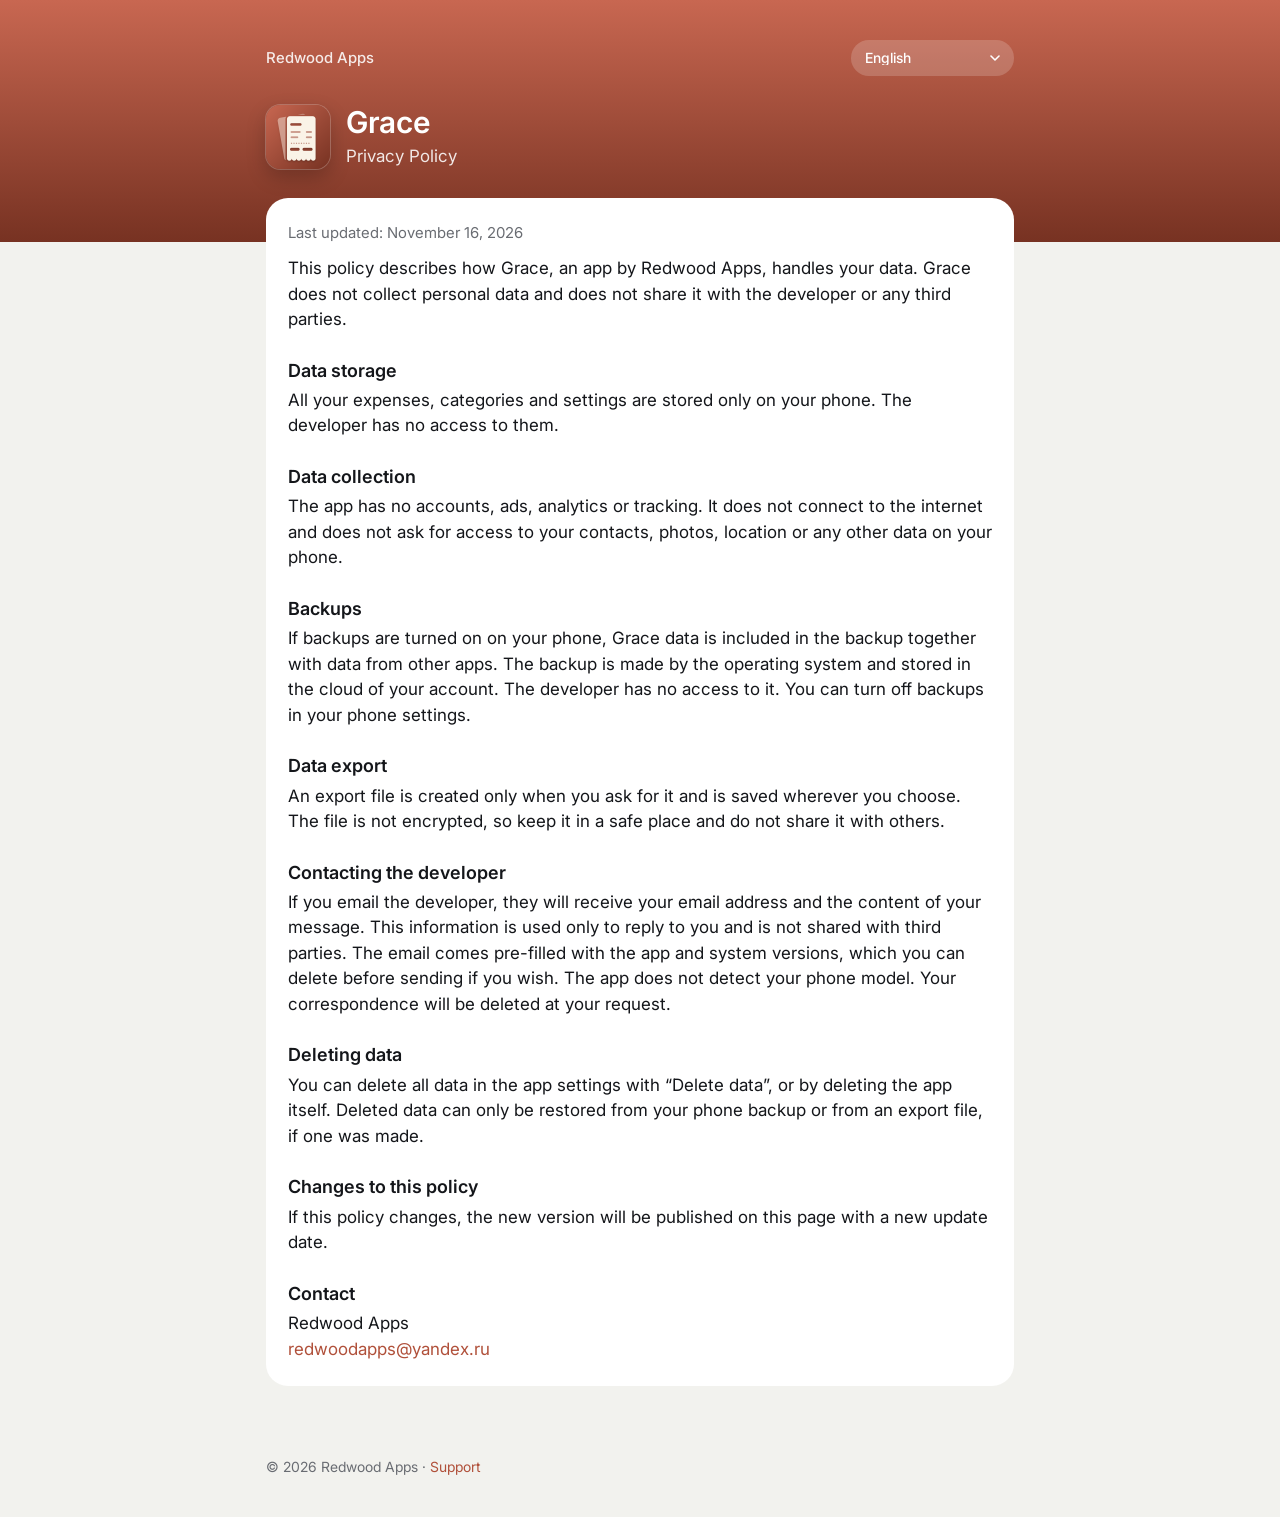
==== commit 544b5b9e: "style: widen the page column and align the header with the cards" ====
--- a/grace/privacy/index.html
+++ b/grace/privacy/index.html
@@ -7,7 +7,7 @@
 <meta name="description" content="Privacy Policy of Grace, a personal expense tracker by Redwood Apps.">
 <link rel="icon" href="../../assets/favicon.png">
 <link rel="apple-touch-icon" href="../../assets/apple-touch-icon.png">
-<link rel="stylesheet" href="../../assets/style.css?v=eadd62b1">
+<link rel="stylesheet" href="../../assets/style.css?v=e72add0f">
 <script src="../../assets/lang.js?v=58153609"></script>
 </head>
 <body>
--- a/assets/style.css
+++ b/assets/style.css
@@ -47,7 +47,9 @@
   color: var(--on-hero);
   padding: 40px 16px 72px;
 }
-.hero-inner, .content { max-width: 680px; margin: 0 auto; }
+/* у колонки свои поля 16, у шапки их даёт .hero: ширина шапки меньше на эти поля, края совпадают */
+.content { max-width: 780px; margin: 0 auto; }
+.hero-inner { max-width: 748px; margin: 0 auto; }
 .hero-top { display: flex; justify-content: space-between; align-items: center; gap: 12px; margin-bottom: 28px; }
 .brand { color: var(--on-hero); opacity: .88; font-weight: 500; font-size: 15px; }
 .app-head { display: flex; align-items: center; gap: 16px; }
@@ -103,7 +105,7 @@
 
 .email { font-size: 20px; font-weight: 600; word-break: break-all; margin: 14px 0 0 !important; }
 
-footer { max-width: 680px; margin: 0 auto; padding: 8px 16px 40px; color: var(--muted); font-size: 14px; }
+footer { max-width: 780px; margin: 0 auto; padding: 8px 16px 40px; color: var(--muted); font-size: 14px; }
 
 /* Языки: страница несёт все переводы, скрипт оставляет видимым один. */
 [hidden] { display: none !important; }
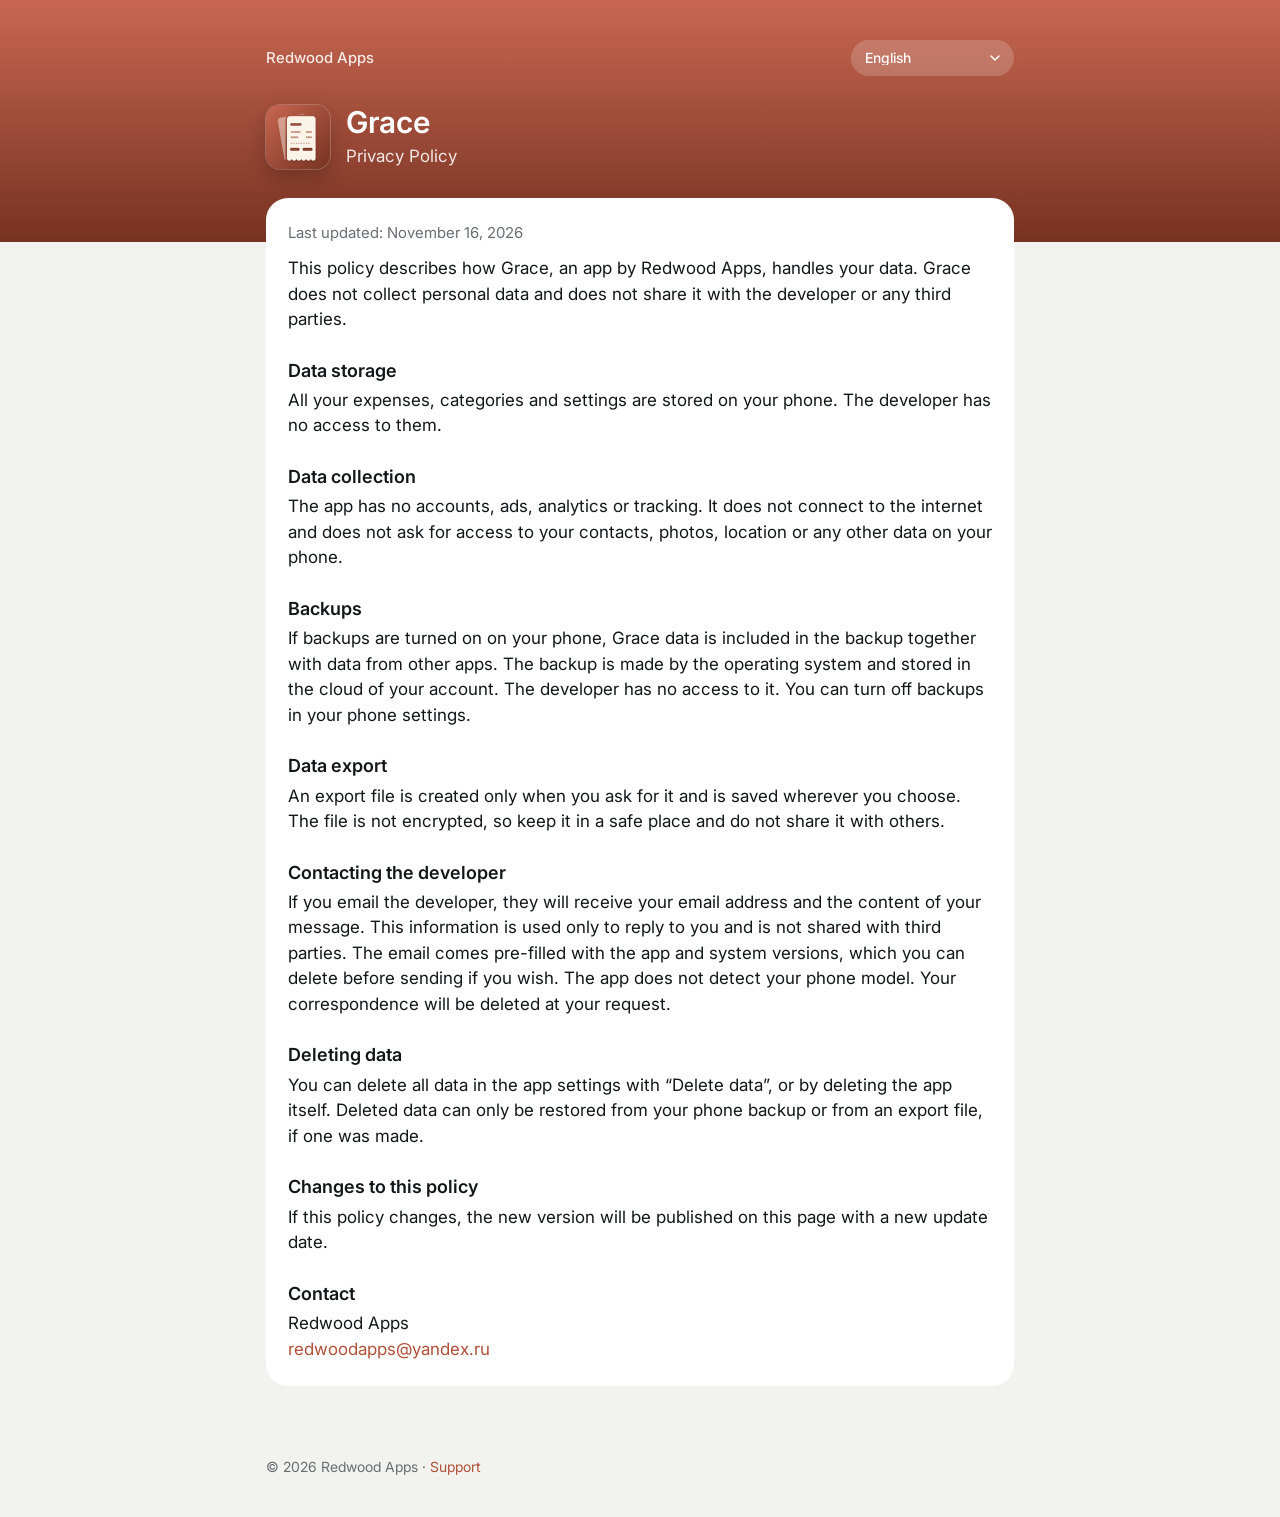
==== commit c0810383: "fix: drop 'only' from the storage section and match the app's informal tone on the support page" ====
--- a/grace/privacy/index.html
+++ b/grace/privacy/index.html
@@ -5,7 +5,8 @@
 <meta name="viewport" content="width=device-width, initial-scale=1, viewport-fit=cover">
 <title>Grace — Privacy Policy</title>
 <meta name="description" content="Privacy Policy of Grace, a personal expense tracker by Redwood Apps.">
-<link rel="icon" href="../../assets/favicon.png">
+<link rel="icon" type="image/png" sizes="64x64" href="../../assets/favicon.png?v=a2176e25">
+<link rel="icon" type="image/png" sizes="192x192" href="../../assets/favicon-192.png?v=a2176e25">
 <link rel="apple-touch-icon" href="../../assets/apple-touch-icon.png">
 <link rel="stylesheet" href="../../assets/style.css?v=e72add0f">
 <script src="../../assets/lang.js?v=58153609"></script>
@@ -32,7 +33,7 @@
 <p class="muted">Last updated: November 16, 2026</p>
 <p>This policy describes how Grace, an app by Redwood Apps, handles your data. Grace does not collect personal data and does not share it with the developer or any third parties.</p>
 <h2>Data storage</h2>
-<p>All your expenses, categories and settings are stored only on your phone. The developer has no access to them.</p>
+<p>All your expenses, categories and settings are stored on your phone. The developer has no access to them.</p>
 <h2>Data collection</h2>
 <p>The app has no accounts, ads, analytics or tracking. It does not connect to the internet and does not ask for access to your contacts, photos, location or any other data on your phone.</p>
 <h2>Backups</h2>
@@ -52,7 +53,7 @@
 <p class="muted">Terakhir diperbarui: 16 November 2026</p>
 <p>Kebijakan ini menjelaskan cara aplikasi Grace dari Redwood Apps memperlakukan data Anda. Grace tidak mengumpulkan data pribadi dan tidak membagikannya kepada pengembang maupun pihak ketiga.</p>
 <h2>Penyimpanan data</h2>
-<p>Semua pengeluaran, kategori, dan pengaturan hanya disimpan di ponsel Anda. Pengembang tidak memiliki akses ke data tersebut.</p>
+<p>Semua pengeluaran, kategori, dan pengaturan disimpan di ponsel Anda. Pengembang tidak memiliki akses ke data tersebut.</p>
 <h2>Pengumpulan data</h2>
 <p>Aplikasi ini tidak memiliki akun, iklan, analitik, maupun pelacakan. Aplikasi tidak terhubung ke internet dan tidak meminta akses ke kontak, foto, lokasi, atau data lain di ponsel Anda.</p>
 <h2>Pencadangan</h2>
@@ -72,7 +73,7 @@
 <p class="muted">Zuletzt aktualisiert: 16. November 2026</p>
 <p>Diese Datenschutzerklärung beschreibt, wie die App Grace von Redwood Apps mit Ihren Daten umgeht. Grace erhebt keine personenbezogenen Daten und gibt sie weder an den Entwickler noch an Dritte weiter.</p>
 <h2>Speicherung der Daten</h2>
-<p>Alle Ausgaben, Kategorien und Einstellungen werden ausschließlich auf Ihrem Smartphone gespeichert. Der Entwickler hat keinen Zugriff darauf.</p>
+<p>Alle Ausgaben, Kategorien und Einstellungen werden auf Ihrem Smartphone gespeichert. Der Entwickler hat keinen Zugriff darauf.</p>
 <h2>Erhebung von Daten</h2>
 <p>Die App hat keine Konten, keine Werbung, keine Analyse und kein Tracking. Sie stellt keine Verbindung zum Internet her und fragt nicht nach Zugriff auf Ihre Kontakte, Fotos, Ihren Standort oder andere Daten auf dem Smartphone.</p>
 <h2>Datensicherung</h2>
@@ -92,7 +93,7 @@
 <p class="muted">Última actualización: 16 de noviembre de 2026</p>
 <p>Esta política describe cómo Grace, una app de Redwood Apps, trata tus datos. Grace no recopila datos personales ni los comparte con el desarrollador ni con terceros.</p>
 <h2>Almacenamiento de datos</h2>
-<p>Todos los gastos, categorías y ajustes se guardan solo en tu teléfono. El desarrollador no tiene acceso a ellos.</p>
+<p>Todos los gastos, categorías y ajustes se guardan en tu teléfono. El desarrollador no tiene acceso a ellos.</p>
 <h2>Recopilación de datos</h2>
 <p>La app no tiene cuentas, publicidad, analítica ni rastreo. No se conecta a internet ni pide acceso a tus contactos, fotos, ubicación u otros datos del teléfono.</p>
 <h2>Copias de seguridad</h2>
@@ -112,7 +113,7 @@
 <p class="muted">Dernière mise à jour : 16 novembre 2026</p>
 <p>Cette politique décrit la manière dont Grace, une application de Redwood Apps, traite vos données. Grace ne collecte aucune donnée personnelle et n’en transmet ni au développeur ni à des tiers.</p>
 <h2>Stockage des données</h2>
-<p>Toutes les dépenses, catégories et réglages sont stockés uniquement sur votre téléphone. Le développeur n’y a pas accès.</p>
+<p>Toutes les dépenses, catégories et réglages sont stockés sur votre téléphone. Le développeur n’y a pas accès.</p>
 <h2>Collecte de données</h2>
 <p>L’application ne comporte ni compte, ni publicité, ni outil d’analyse, ni pistage. Elle ne se connecte pas à Internet et ne demande pas l’accès à vos contacts, à vos photos, à votre position ni à d’autres données du téléphone.</p>
 <h2>Sauvegarde</h2>
@@ -132,7 +133,7 @@
 <p class="muted">Ultimo aggiornamento: 16 novembre 2026</p>
 <p>Questa informativa descrive come Grace, un’app di Redwood Apps, tratta i tuoi dati. Grace non raccoglie dati personali e non li condivide né con lo sviluppatore né con terzi.</p>
 <h2>Conservazione dei dati</h2>
-<p>Tutte le spese, le categorie e le impostazioni sono salvate solo sul tuo telefono. Lo sviluppatore non vi ha accesso.</p>
+<p>Tutte le spese, le categorie e le impostazioni sono salvate sul tuo telefono. Lo sviluppatore non vi ha accesso.</p>
 <h2>Raccolta dei dati</h2>
 <p>L’app non prevede account, pubblicità, strumenti di analisi né tracciamento. Non si connette a internet e non chiede l’accesso a contatti, foto, posizione o altri dati del telefono.</p>
 <h2>Backup</h2>
@@ -152,7 +153,7 @@
 <p class="muted">Ostatnia aktualizacja: 16 listopada 2026 r.</p>
 <p>Niniejsza polityka opisuje, jak aplikacja Grace od Redwood Apps postępuje z Twoimi danymi. Grace nie zbiera danych osobowych i nie przekazuje ich ani twórcy, ani podmiotom trzecim.</p>
 <h2>Przechowywanie danych</h2>
-<p>Wszystkie wydatki, kategorie i ustawienia są przechowywane wyłącznie w Twoim telefonie. Twórca nie ma do nich dostępu.</p>
+<p>Wszystkie wydatki, kategorie i ustawienia są przechowywane w Twoim telefonie. Twórca nie ma do nich dostępu.</p>
 <h2>Zbieranie danych</h2>
 <p>W aplikacji nie ma kont, reklam, analityki ani śledzenia. Aplikacja nie łączy się z internetem i nie prosi o dostęp do kontaktów, zdjęć, lokalizacji ani innych danych w telefonie.</p>
 <h2>Kopie zapasowe</h2>
@@ -172,7 +173,7 @@
 <p class="muted">Última atualização: 16 de novembro de 2026</p>
 <p>Esta política descreve como o Grace, um app da Redwood Apps, trata os seus dados. O Grace não coleta dados pessoais nem os compartilha com o desenvolvedor ou com terceiros.</p>
 <h2>Armazenamento de dados</h2>
-<p>Todas as despesas, categorias e ajustes ficam guardados apenas no seu celular. O desenvolvedor não tem acesso a eles.</p>
+<p>Todas as despesas, categorias e ajustes ficam guardados no seu celular. O desenvolvedor não tem acesso a eles.</p>
 <h2>Coleta de dados</h2>
 <p>O app não tem contas, anúncios, análises nem rastreamento. Ele não se conecta à internet e não pede acesso aos seus contatos, fotos, localização ou outros dados do celular.</p>
 <h2>Backup</h2>
@@ -192,7 +193,7 @@
 <p class="muted">Cập nhật lần cuối: ngày 16 tháng 11 năm 2026</p>
 <p>Chính sách này mô tả cách ứng dụng Grace của Redwood Apps xử lý dữ liệu của bạn. Grace không thu thập dữ liệu cá nhân và không chia sẻ dữ liệu với nhà phát triển hay bất kỳ bên thứ ba nào.</p>
 <h2>Lưu trữ dữ liệu</h2>
-<p>Mọi khoản chi tiêu, danh mục và cài đặt chỉ được lưu trên điện thoại của bạn. Nhà phát triển không có quyền truy cập vào chúng.</p>
+<p>Mọi khoản chi tiêu, danh mục và cài đặt được lưu trên điện thoại của bạn. Nhà phát triển không có quyền truy cập vào chúng.</p>
 <h2>Thu thập dữ liệu</h2>
 <p>Ứng dụng không có tài khoản, quảng cáo, phân tích hay theo dõi. Ứng dụng không kết nối Internet và không yêu cầu quyền truy cập danh bạ, ảnh, vị trí hay dữ liệu khác trên điện thoại.</p>
 <h2>Sao lưu</h2>
@@ -212,7 +213,7 @@
 <p class="muted">Son güncelleme: 16 Kasım 2026</p>
 <p>Bu politika, Redwood Apps tarafından geliştirilen Grace uygulamasının verilerinizi nasıl ele aldığını açıklar. Grace kişisel veri toplamaz ve verilerinizi ne geliştiriciyle ne de üçüncü kişilerle paylaşır.</p>
 <h2>Verilerin saklanması</h2>
-<p>Tüm harcamalar, kategoriler ve ayarlar yalnızca telefonunuzda saklanır. Geliştiricinin bunlara erişimi yoktur.</p>
+<p>Tüm harcamalar, kategoriler ve ayarlar telefonunuzda saklanır. Geliştiricinin bunlara erişimi yoktur.</p>
 <h2>Veri toplama</h2>
 <p>Uygulamada hesap, reklam, analiz ve izleme yoktur. Uygulama internete bağlanmaz; kişilerinize, fotoğraflarınıza, konumunuza veya telefondaki diğer verilere erişim istemez.</p>
 <h2>Yedekleme</h2>
@@ -232,7 +233,7 @@
 <p class="muted">Последнее обновление: 16 ноября 2026 г.</p>
 <p>Эта политика описывает, как приложение Grace от разработчика Redwood Apps обращается с вашими данными. Grace не собирает персональные данные и не передаёт их ни разработчику, ни третьим лицам.</p>
 <h2>Хранение данных</h2>
-<p>Все записи, категории и настройки хранятся только на вашем телефоне. У разработчика нет к ним доступа.</p>
+<p>Все записи, категории и настройки хранятся на вашем телефоне. У разработчика нет к ним доступа.</p>
 <h2>Сбор данных</h2>
 <p>В приложении нет аккаунтов, рекламы, аналитики и слежки. Приложение не выходит в интернет и не просит доступа к контактам, фото, местоположению и другим данным телефона.</p>
 <h2>Резервное копирование</h2>
@@ -252,7 +253,7 @@
 <p class="muted">Останнє оновлення: 16 листопада 2026 р.</p>
 <p>Ця політика описує, як застосунок Grace від розробника Redwood Apps поводиться з вашими даними. Grace не збирає персональних даних і не передає їх ні розробнику, ні третім особам.</p>
 <h2>Зберігання даних</h2>
-<p>Усі витрати, категорії та налаштування зберігаються лише на вашому телефоні. Розробник не має до них доступу.</p>
+<p>Усі витрати, категорії та налаштування зберігаються на вашому телефоні. Розробник не має до них доступу.</p>
 <h2>Збирання даних</h2>
 <p>У застосунку немає облікових записів, реклами, аналітики та стеження. Застосунок не виходить в інтернет і не просить доступу до контактів, фото, геолокації та інших даних телефона.</p>
 <h2>Резервне копіювання</h2>
@@ -272,7 +273,7 @@
 <p class="muted">अंतिम अपडेट: 16 नवंबर 2026</p>
 <p>यह नीति बताती है कि Redwood Apps का ऐप Grace आपके डेटा के साथ कैसे व्यवहार करता है। Grace कोई व्यक्तिगत डेटा एकत्र नहीं करता और उसे न डेवलपर के साथ साझा करता है, न किसी तीसरे पक्ष के साथ।</p>
 <h2>डेटा का भंडारण</h2>
-<p>सभी खर्च, श्रेणियाँ और सेटिंग केवल आपके फ़ोन में सेव रहती हैं। डेवलपर की इन तक कोई पहुँच नहीं है।</p>
+<p>सभी खर्च, श्रेणियाँ और सेटिंग आपके फ़ोन में सेव रहती हैं। डेवलपर की इन तक कोई पहुँच नहीं है।</p>
 <h2>डेटा संग्रह</h2>
 <p>ऐप में न कोई अकाउंट है, न विज्ञापन, न एनालिटिक्स और न ही ट्रैकिंग। ऐप इंटरनेट से कनेक्ट नहीं होता और आपके कॉन्टैक्ट, फ़ोटो, लोकेशन या फ़ोन के किसी अन्य डेटा तक पहुँच की अनुमति नहीं माँगता।</p>
 <h2>बैकअप</h2>
@@ -292,7 +293,7 @@
 <p class="muted">อัปเดตล่าสุด: 16 พฤศจิกายน 2569</p>
 <p>นโยบายนี้อธิบายวิธีที่แอป Grace ของ Redwood Apps จัดการข้อมูลของคุณ Grace ไม่เก็บรวบรวมข้อมูลส่วนบุคคล และไม่เปิดเผยข้อมูลให้แก่ผู้พัฒนาหรือบุคคลภายนอก</p>
 <h2>การจัดเก็บข้อมูล</h2>
-<p>รายจ่าย หมวดหมู่ และการตั้งค่าทั้งหมดจัดเก็บไว้ในโทรศัพท์ของคุณเท่านั้น ผู้พัฒนาไม่สามารถเข้าถึงข้อมูลเหล่านี้ได้</p>
+<p>รายจ่าย หมวดหมู่ และการตั้งค่าทั้งหมดจัดเก็บไว้ในโทรศัพท์ของคุณ ผู้พัฒนาไม่สามารถเข้าถึงข้อมูลเหล่านี้ได้</p>
 <h2>การเก็บรวบรวมข้อมูล</h2>
 <p>แอปนี้ไม่มีบัญชีผู้ใช้ โฆษณา การวิเคราะห์ หรือการติดตาม แอปไม่เชื่อมต่ออินเทอร์เน็ต และไม่ขอสิทธิ์เข้าถึงรายชื่อติดต่อ รูปภาพ ตำแหน่ง หรือข้อมูลอื่นในโทรศัพท์</p>
 <h2>การสำรองข้อมูล</h2>
@@ -312,7 +313,7 @@
 <p class="muted">最終更新日：2026年11月16日</p>
 <p>本ポリシーは、Redwood Appsが提供するアプリ「Grace」におけるデータの取り扱いについて説明するものです。Graceは個人情報を収集せず、開発者や第三者に提供することもありません。</p>
 <h2>データの保存</h2>
-<p>支出、カテゴリ、設定はすべてお使いのスマートフォン内にのみ保存されます。開発者がこれらにアクセスすることはできません。</p>
+<p>支出、カテゴリ、設定はすべてお使いのスマートフォン内に保存されます。開発者がこれらにアクセスすることはできません。</p>
 <h2>データの収集</h2>
 <p>本アプリには、アカウント、広告、アクセス解析、トラッキングはありません。インターネットに接続することはなく、連絡先、写真、位置情報など端末内のその他のデータへのアクセスを求めることもありません。</p>
 <h2>バックアップ</h2>
@@ -332,7 +333,7 @@
 <p class="muted">최종 업데이트: 2026년 11월 16일</p>
 <p>이 방침은 Redwood Apps가 개발한 Grace 앱이 이용자의 데이터를 어떻게 다루는지 설명합니다. Grace는 개인정보를 수집하지 않으며, 개발자나 제3자에게 제공하지도 않습니다.</p>
 <h2>데이터 저장</h2>
-<p>모든 지출, 카테고리, 설정은 이용자의 휴대폰에만 저장됩니다. 개발자는 이 데이터에 접근할 수 없습니다.</p>
+<p>모든 지출, 카테고리, 설정은 이용자의 휴대폰에 저장됩니다. 개발자는 이 데이터에 접근할 수 없습니다.</p>
 <h2>데이터 수집</h2>
 <p>앱에는 계정, 광고, 분석, 추적 기능이 없습니다. 앱은 인터넷에 연결하지 않으며 연락처, 사진, 위치 등 휴대폰의 다른 데이터에 대한 접근 권한을 요청하지 않습니다.</p>
 <h2>백업</h2>
